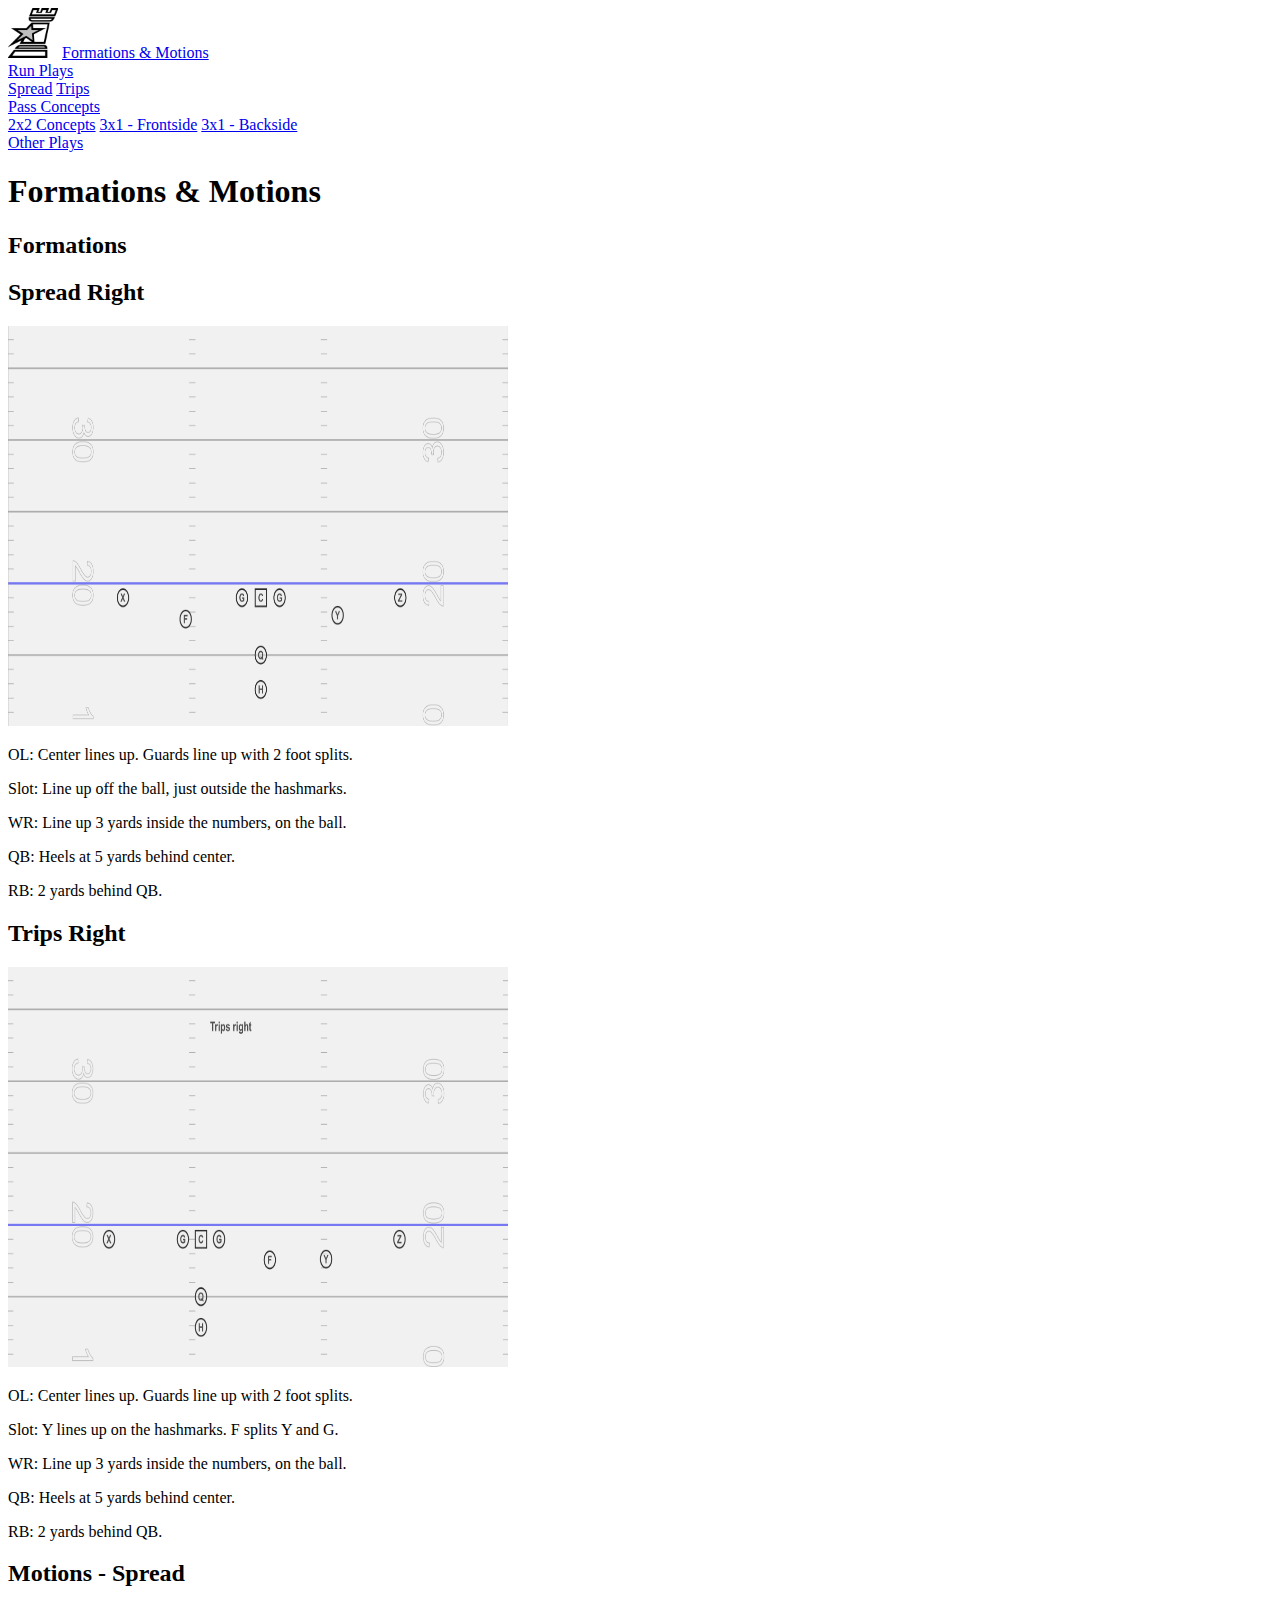
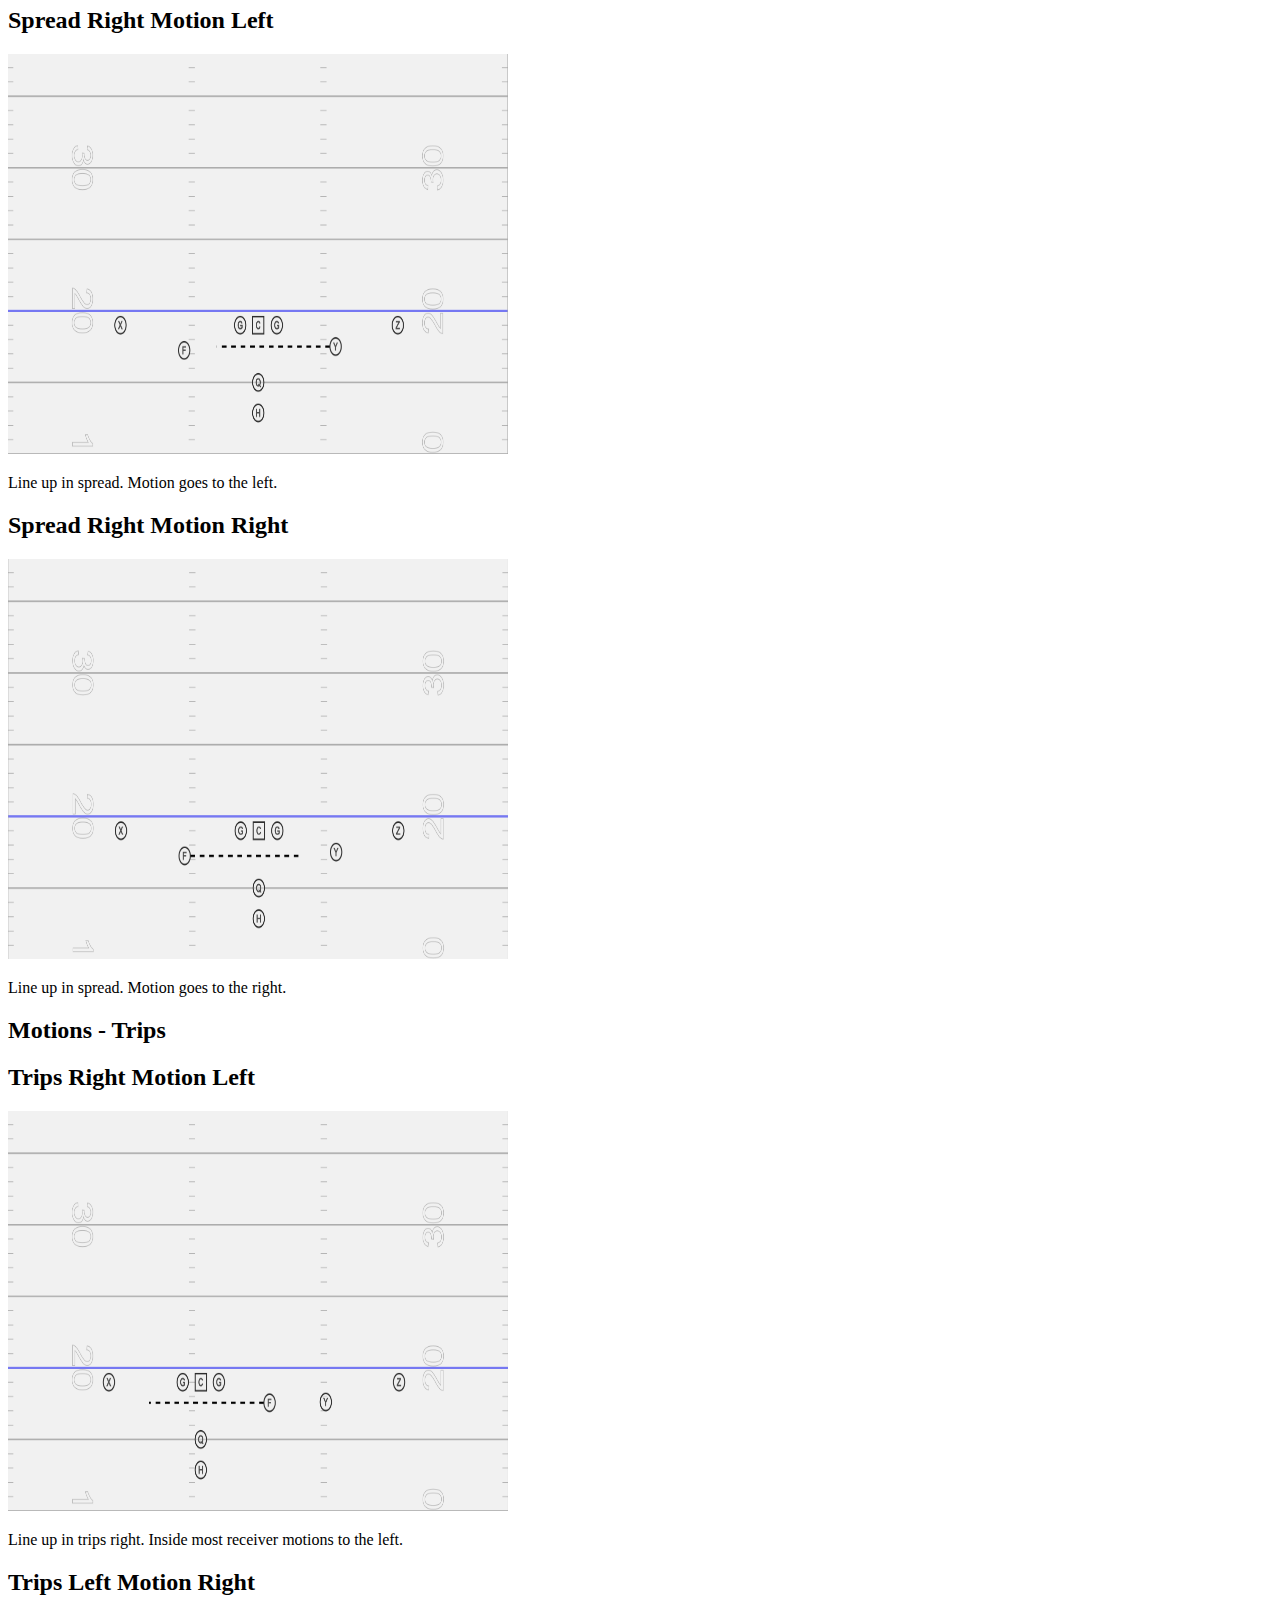
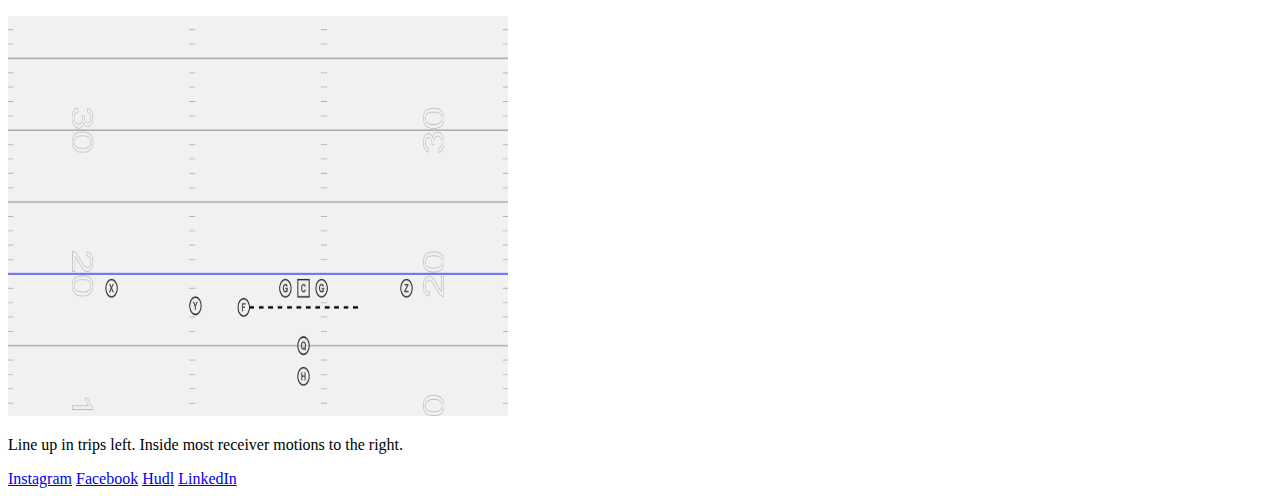
==== f_m.html @ eec6d3fd "Added more plays" ====
<!DOCTYPE html>
<html>
  <head>
    <title>Formations & Motions</title>
    <link href="./resources/css/index.css" type="text/css" rel="stylesheet">
  </head>
  <body>

    <div class="menu">
      <a href="./index.html"><img src="./Resources/Pictures/logo-white.png" width="50px" height="50px"></a>
      <a href="./f_m.html">Formations & Motions</a>
      <div class="dropdown">
        <a class="dropbtn" href="./run_plays.html">Run Plays</a>
        <div class="dropdown-content">
          <a href="./rp_spread.html">Spread</a>
          <a href="./rp_trips.html">Trips</a>
        </div>
      </div>
      <div class="dropdown">
        <a class="dropbtn" href="./pass_concepts.html">Pass Concepts</a>
        <div class="dropdown-content">
          <a href="./pass_2x2.html">2x2 Concepts</a>
          <a href="./pass_3x1_f.html">3x1 - Frontside</a>
          <a href="./pass_3x1_b.html">3x1 - Backside</a>
        </div>
      </div>
      <a href="./other.html">Other Plays</a>
    </div>
    
    <div class="Header">
      <h1>Formations & Motions</h1>
    </div>

    <div>
      <h2>Formations</h2>
      <div class="play">
        <h2>Spread Right</h2>
        <img src="./Resources/Pictures/F_M/spread_right.png" height="400px" width="500px">
        <p>
          OL: Center lines up. Guards line up with 2 foot splits.
        </p>
        <p>
          Slot: Line up off the ball, just outside the hashmarks.
        </p>
        <p>
          WR: Line up 3 yards inside the numbers, on the ball.
        </p>
        <p>
          QB: Heels at 5 yards behind center.
        </p>
        <p>
          RB: 2 yards behind QB.
        </p>
      </div>
      <div class="play">
        <h2>Trips Right</h2>
        <img src="./Resources/Pictures/F_M/trips_right.png" height="400px" width="500px">
        <p>
          OL: Center lines up. Guards line up with 2 foot splits.
        </p>
        <p>
          Slot: Y lines up on the hashmarks. F splits Y and G.
        </p>
        <p>
          WR: Line up 3 yards inside the numbers, on the ball.
        </p>
        <p>
          QB: Heels at 5 yards behind center.
        </p>
        <p>
          RB: 2 yards behind QB.
        </p>
      </div>

    </div>

    <div>
      <h2>Motions - Spread</h2>
      <div class="play">
        <h2>Spread Right Motion Left</h2>
        <img src="./Resources/Pictures/F_M/SR_motion_left.png" height="400px" width="500px" alt="Spread Motion Left">
        <p>
          Line up in spread. Motion goes to the left.
        </p>
      </div>
      <div class="play">
        <h2>Spread Right Motion Right</h2>
        <img src="./Resources/Pictures/F_M/SR_motion_right.png" height="400px" width="500px" alt="Spread Motion Right">
        <p>
          Line up in spread. Motion goes to the right.
        </p>
      </div>
    </div>

    <div>
      <h2>Motions - Trips</h2>
      <div class="play">
        <h2>Trips Right Motion Left</h2>
        <img src="./Resources/Pictures/F_M/trips_motion_left.png" height="400px" width="500px" alt="Trips Motion Left">
        <p>
          Line up in trips right. Inside most receiver motions to the left.
        </p>
      </div>
      <div class="play">
        <h2>Trips Left Motion Right</h2>
        <img src="./Resources/Pictures/F_M/trips_motion_right.png" height="400px" width="500px" alt="Trips Motion Right">
        <p>
          Line up in trips left. Inside most receiver motions to the right.
        </p>
      </div>
    </div>

    

    <div class="footnote">
      <a href="https://www.instagram.com/jakobngreen/" target="_blank">Instagram</a>
      <a href="https://www.facebook.com/jakidk/" target="_blank">Facebook</a>
      <a href="https://www.hudl.com/profile/5231204/Jakob-Green" target="_blank">Hudl</a>
      <a href="https://www.linkedin.com/in/jakob-green-2b299148/" target="_blank">LinkedIn</a>
    </div>

  </body>
</html>
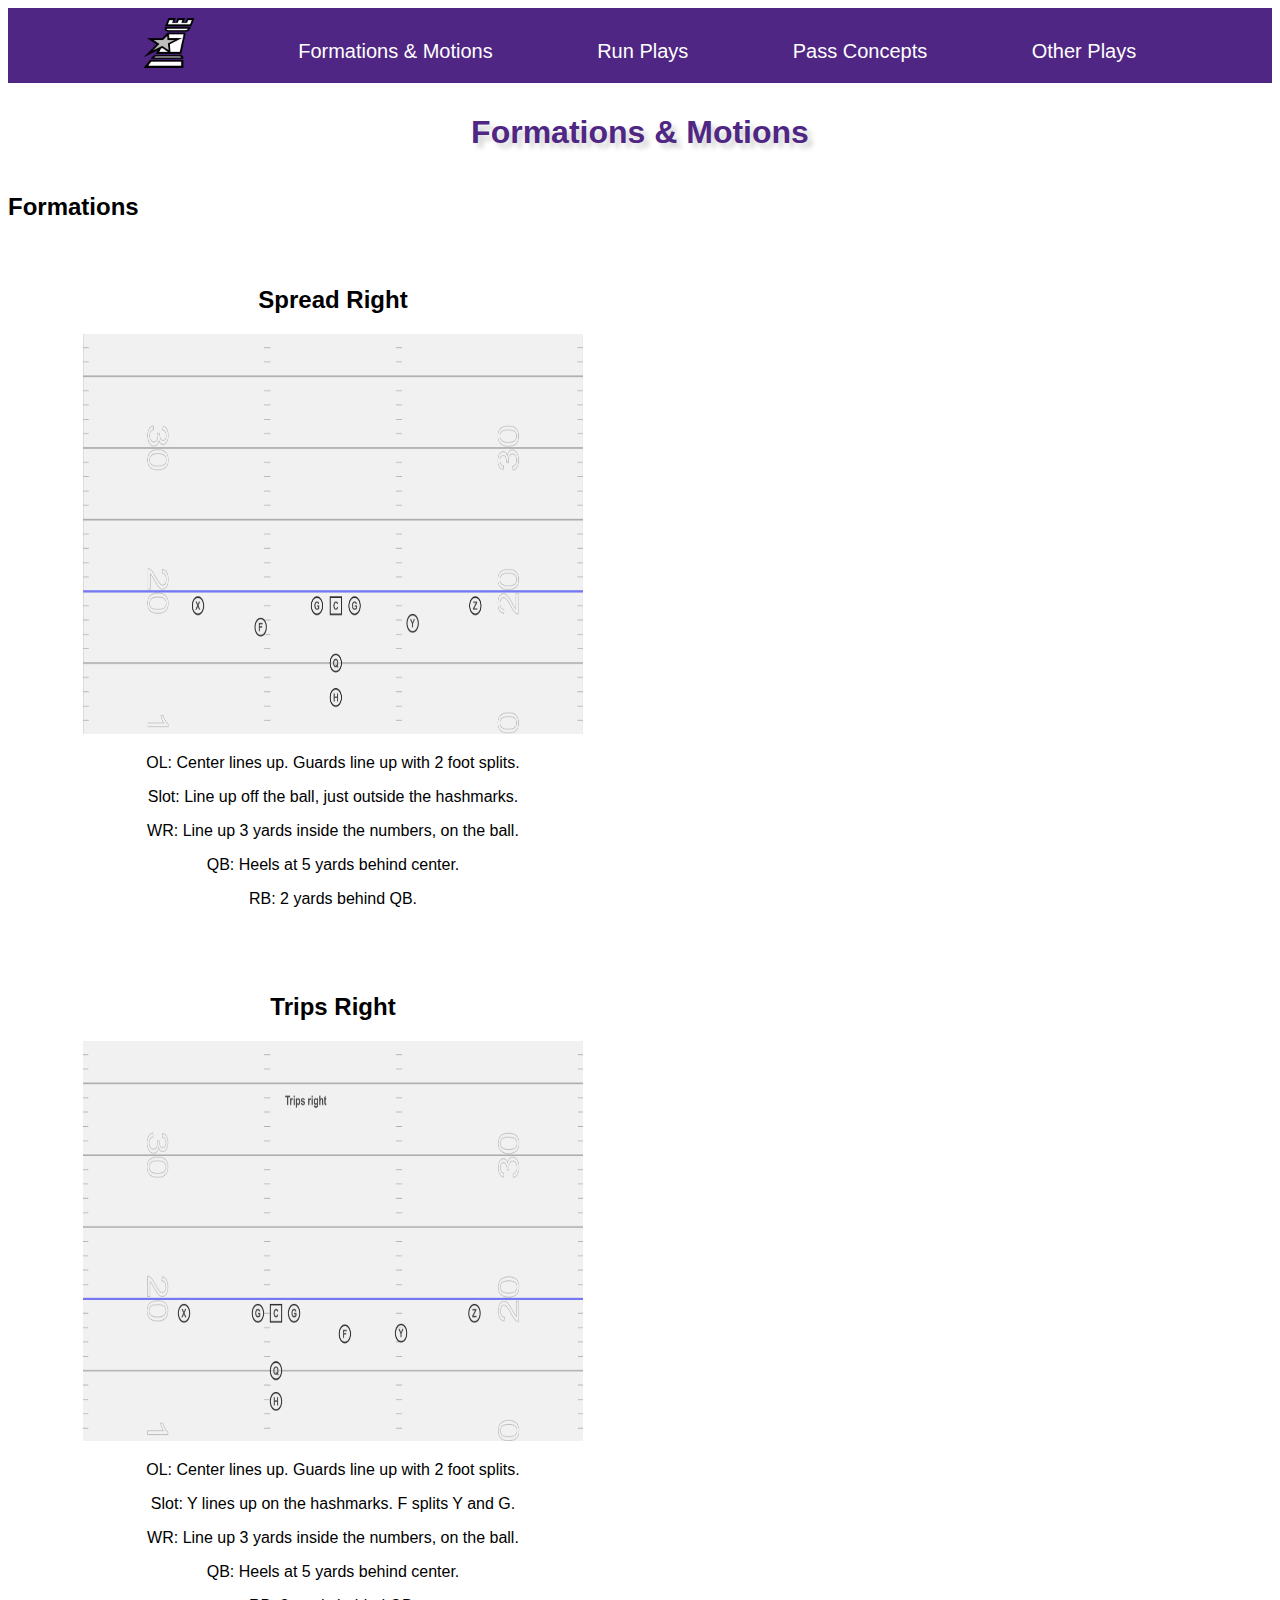
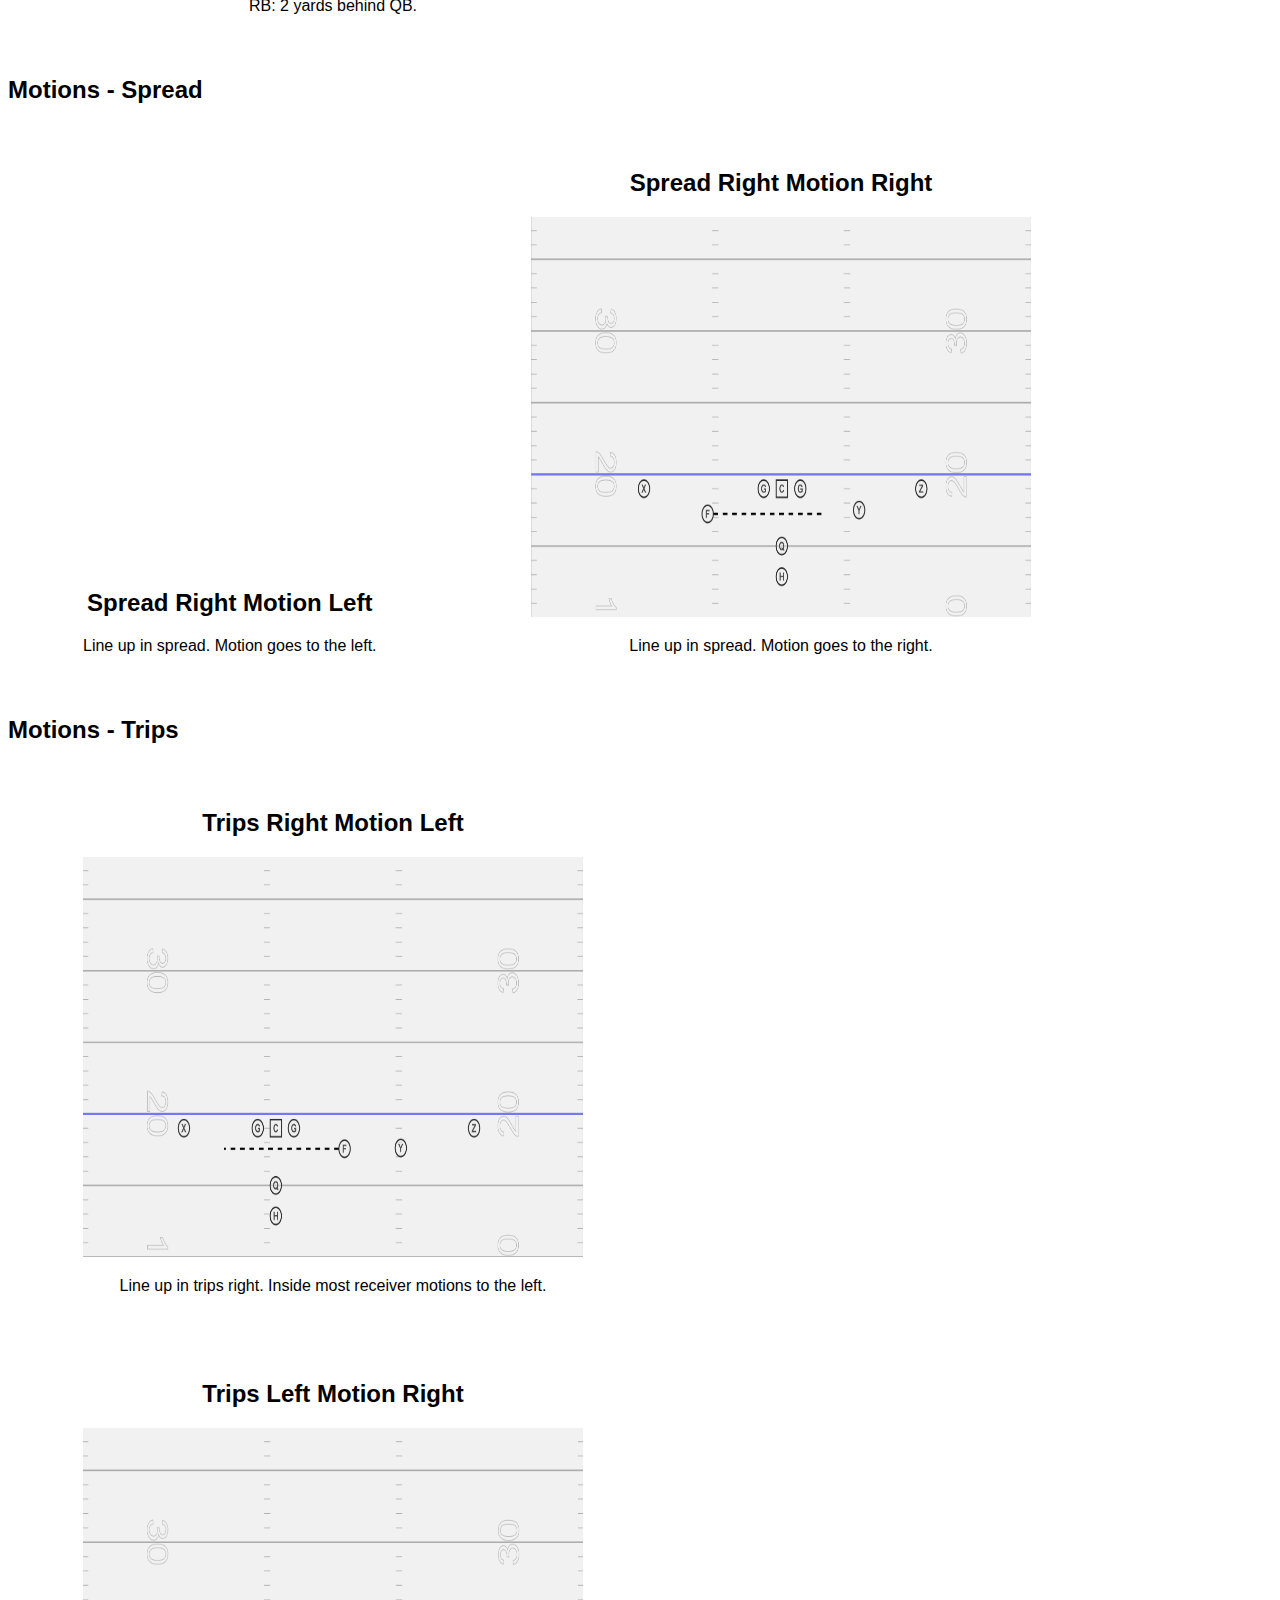
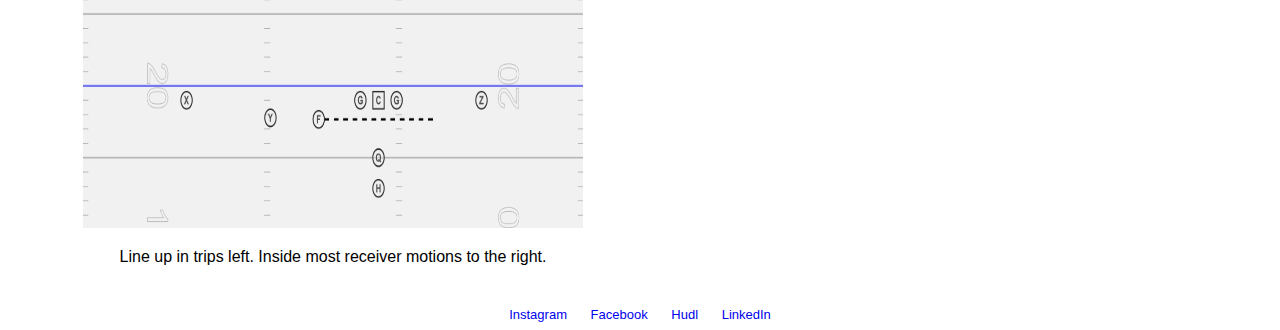
==== commit 229c8408: "update hierarchy (stylesheet reference)" ====
--- a/f_m.html
+++ b/f_m.html
@@ -78,7 +78,7 @@
       <h2>Motions - Spread</h2>
       <div class="play">
         <h2>Spread Right Motion Left</h2>
-        <img src="./Resources/Pictures/F_M/SR_motion_left.png" height="400px" width="500px" alt="Spread Motion Left">
+        <link href="index.css" type="text/css" rel="stylesheet">
         <p>
           Line up in spread. Motion goes to the left.
         </p>
--- a/index.css
+++ b/index.css
@@ -0,0 +1,122 @@
+* {
+    font-family: Helvetica, Arial, sans-serif;
+  }
+
+  h1 {
+    text-align: center;
+    text-shadow: 5px 5px 5px lightgray;
+    color: #4F2683;
+    display: inline-block;
+  }
+
+  a {
+    text-decoration: none;
+  }
+
+  .menu {
+    text-align: center;
+    background-color: #4F2683;
+    padding-bottom: 20px;
+  }
+
+  .menu img {
+    position: relative;
+    top: 10px;
+  }
+
+  .menu a{
+    background-color: #4F2683;
+    text-decoration: none;
+    font-size: 20px;
+    color: white;
+    padding: 20px;
+    padding-left: 50px;
+    padding-right: 50px;
+  }
+
+  .menu a:hover {
+    color: black;
+  }
+
+  .dropdown {
+    background-color: #4F2683;
+    display: inline-block;
+  }
+
+  .dropdown a {
+    background-color: #4F2683;
+    text-decoration: none;
+    font-size: 20px;
+  }
+
+  .dropdown .dropbtn {
+    color: white;
+    background-color: #4F2683
+  }
+
+  .dropdown-content {
+    display: none;
+    position: absolute;
+    background-color: #4F2683;
+    z-index: 1;
+  }
+
+  .dropdown-content a {
+    color: white;
+    text-decoration: none;
+    display: block;
+    text-align: center;
+  }
+
+  .dropdown-content a:hover {
+    color: black;
+  }
+  
+  /* Show the dropdown menu on hover */
+  .dropdown:hover .dropdown-content {
+    display: block;
+  }
+
+  .Header {
+    text-align: center;
+    margin-top: 10px;
+  }
+
+  .Header img {
+    position: relative;
+    top: 15px;
+  }
+
+
+  .footnote {
+    text-align: center;
+    font-size: small;
+  }
+
+  .footnote a {
+    margin: 10px;
+  }
+
+  .play-assignments {
+    text-align: center;
+  }
+
+  .play {
+    display: inline-block;
+    text-align: center;
+    padding: 25px;
+    padding-left: 75px;
+    padding-right: 75px;
+  }
+
+  .front-page-sections img {
+    display: block;
+    margin-left: auto;
+    margin-right: auto;
+    width: 50%;
+    height: 50%;
+  }
+
+  .front-page-sections h4 {
+    text-align: center;
+  }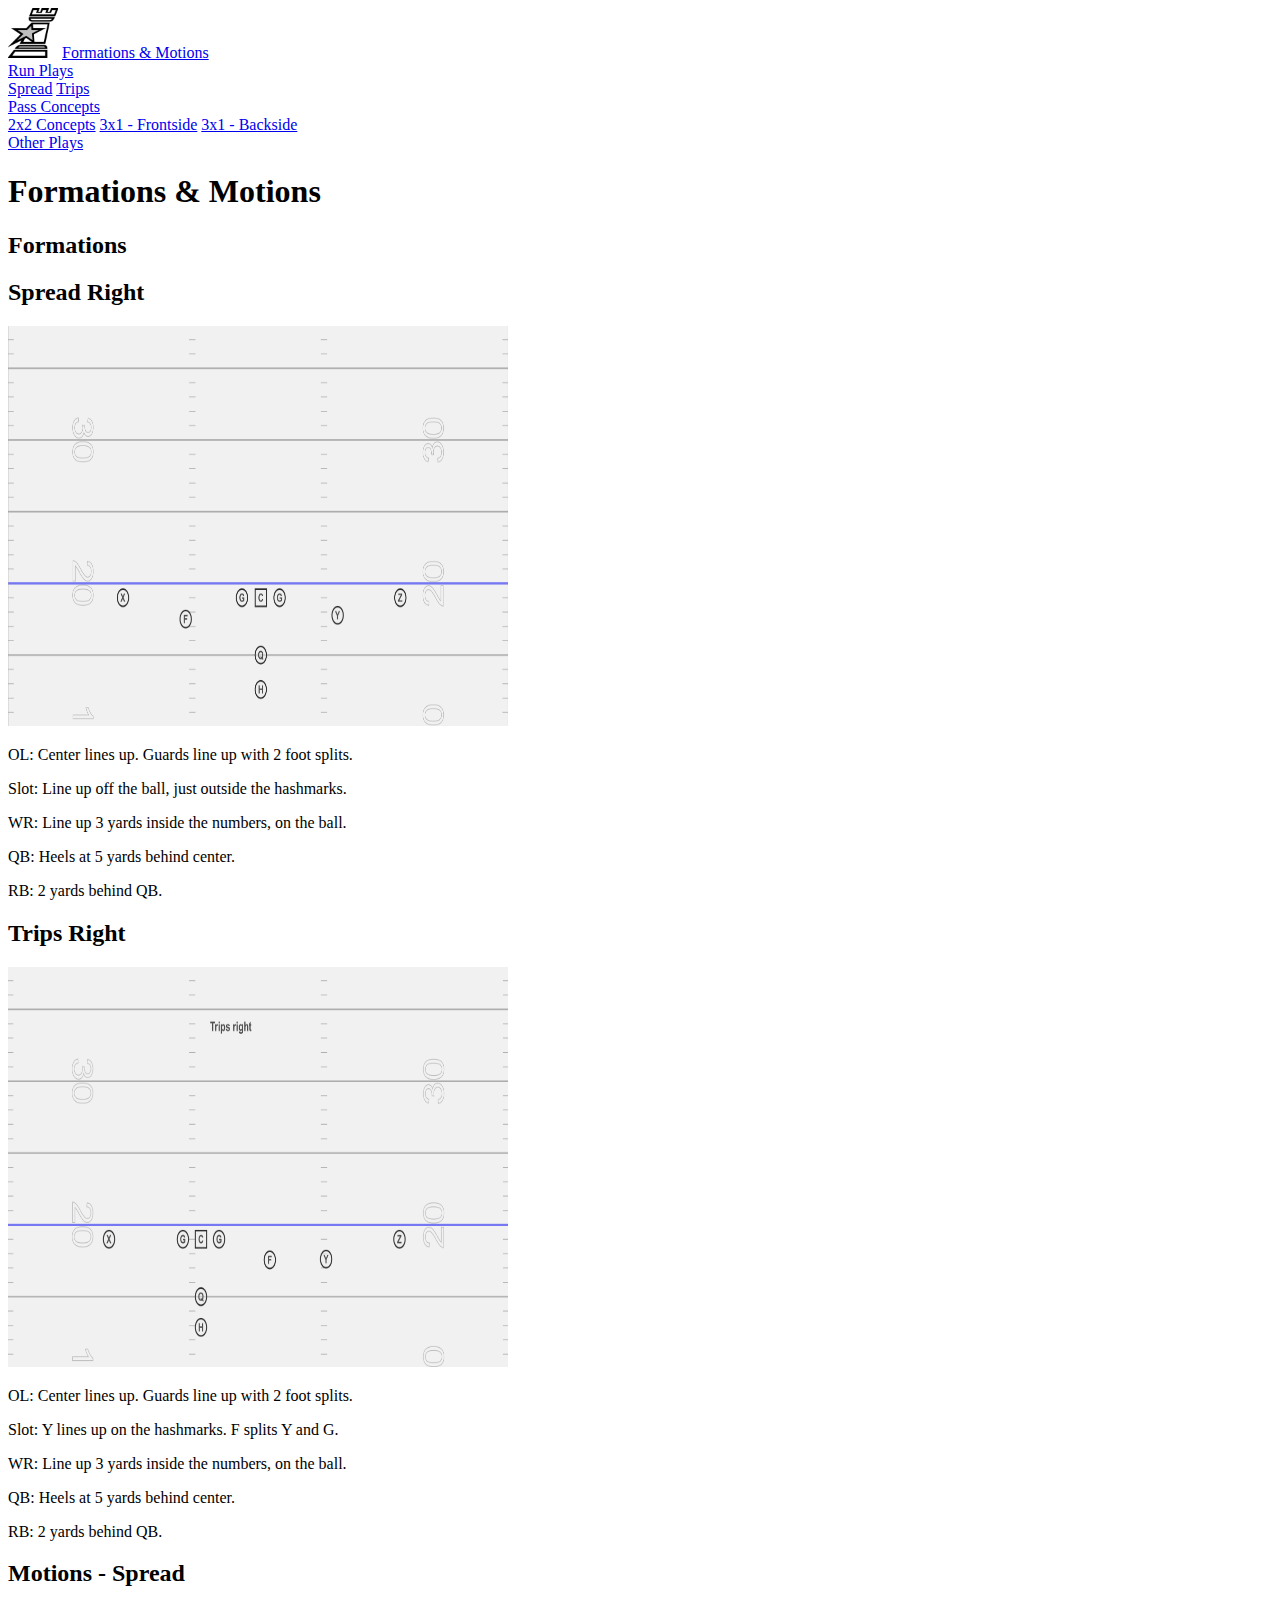
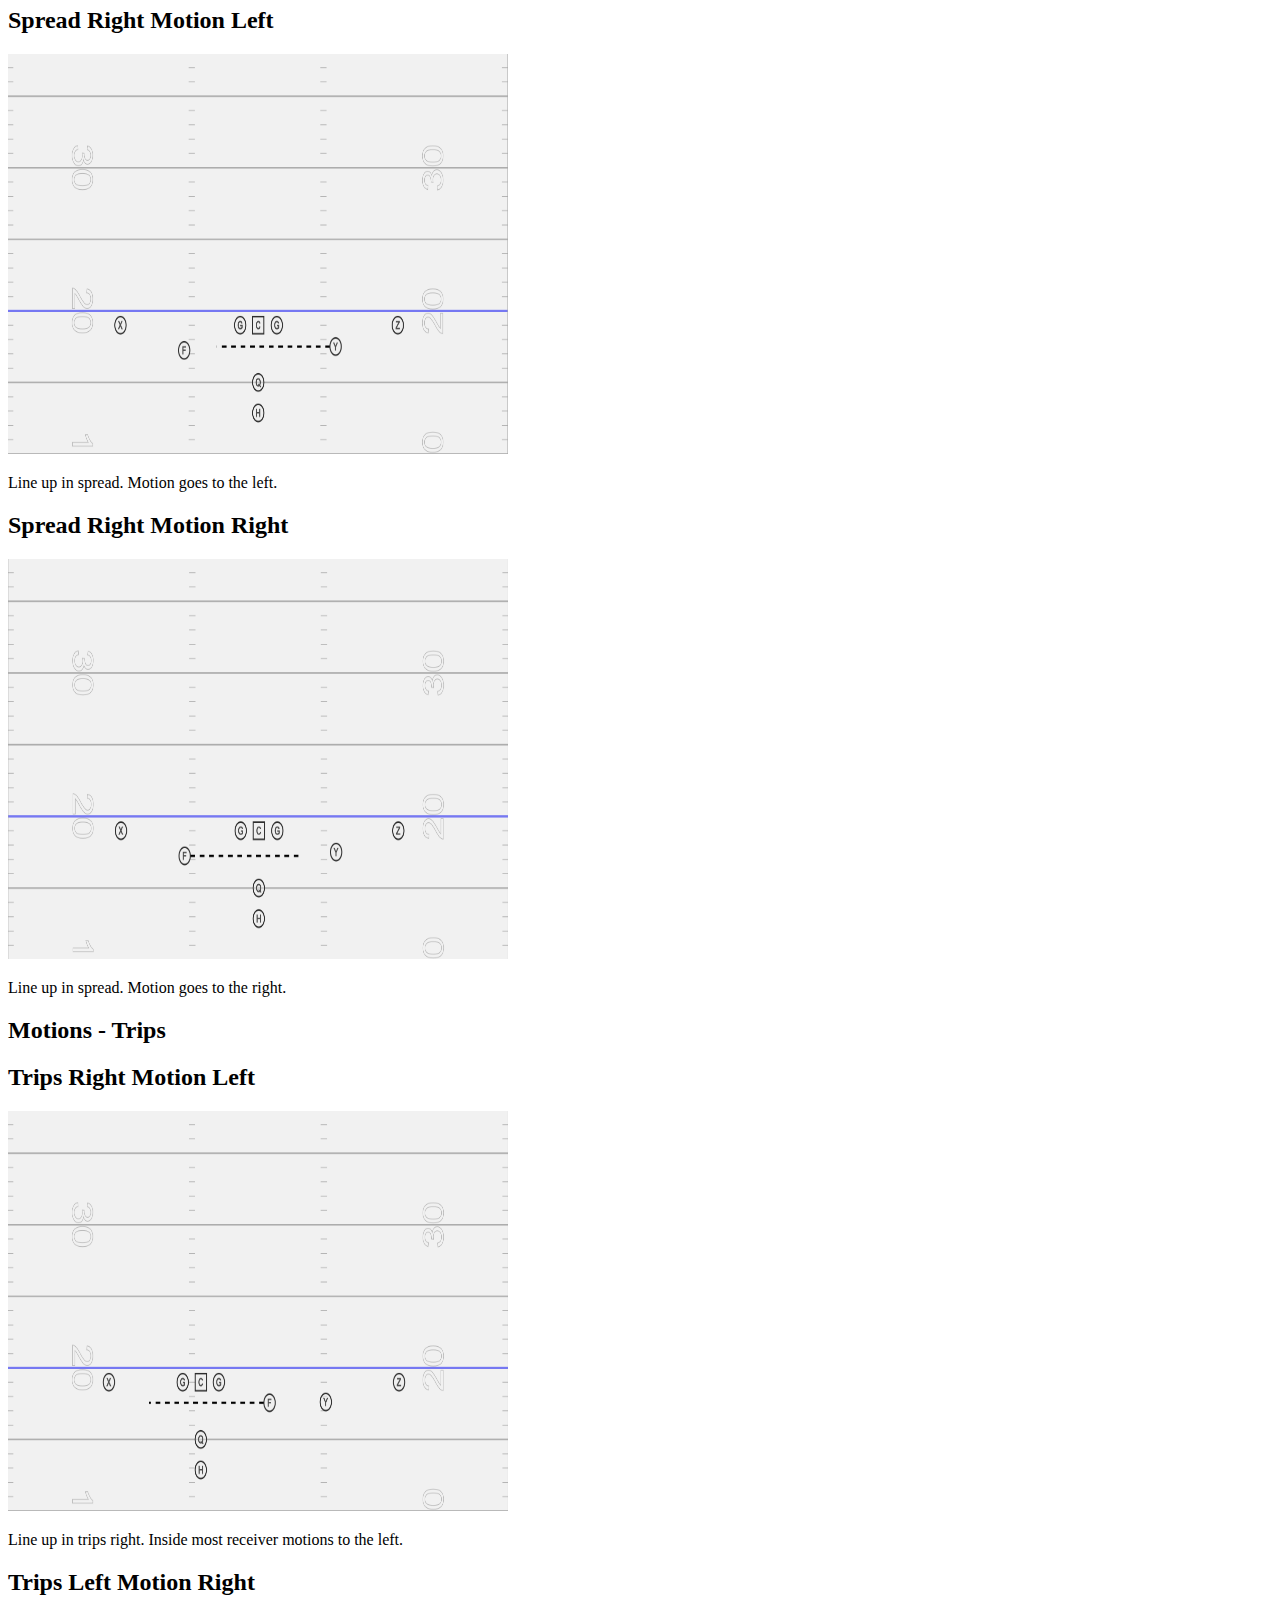
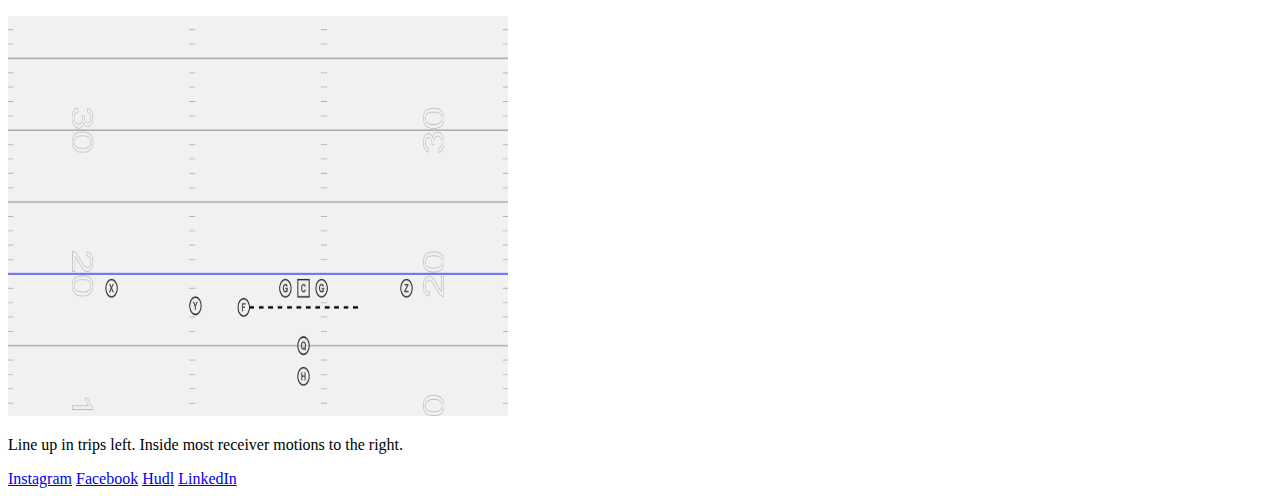
==== commit 26c96ebd: "Update f_m.html" ====
--- a/f_m.html
+++ b/f_m.html
@@ -78,7 +78,7 @@
       <h2>Motions - Spread</h2>
       <div class="play">
         <h2>Spread Right Motion Left</h2>
-        <link href="index.css" type="text/css" rel="stylesheet">
+        <img src="./Resources/Pictures/F_M/SR_motion_left.png" height="400px" width="500px" alt="Spread Motion Right">
         <p>
           Line up in spread. Motion goes to the left.
         </p>
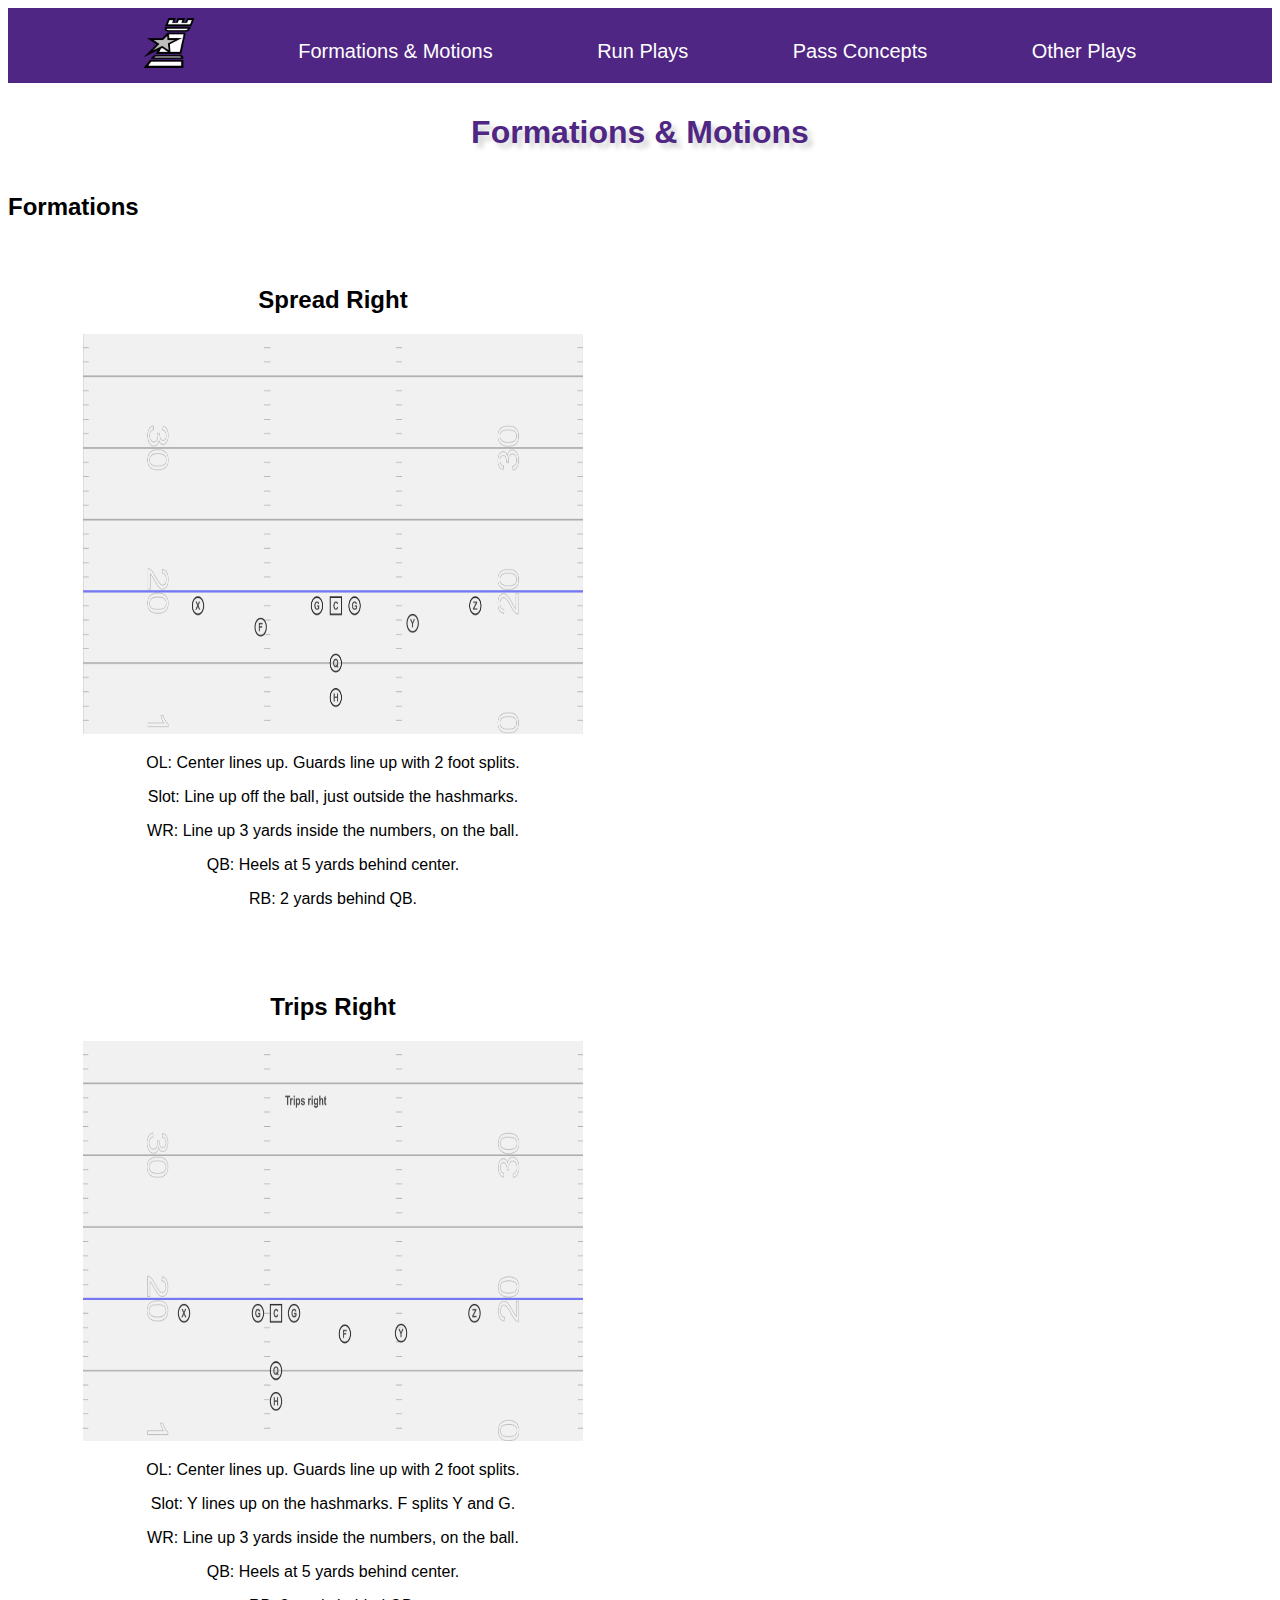
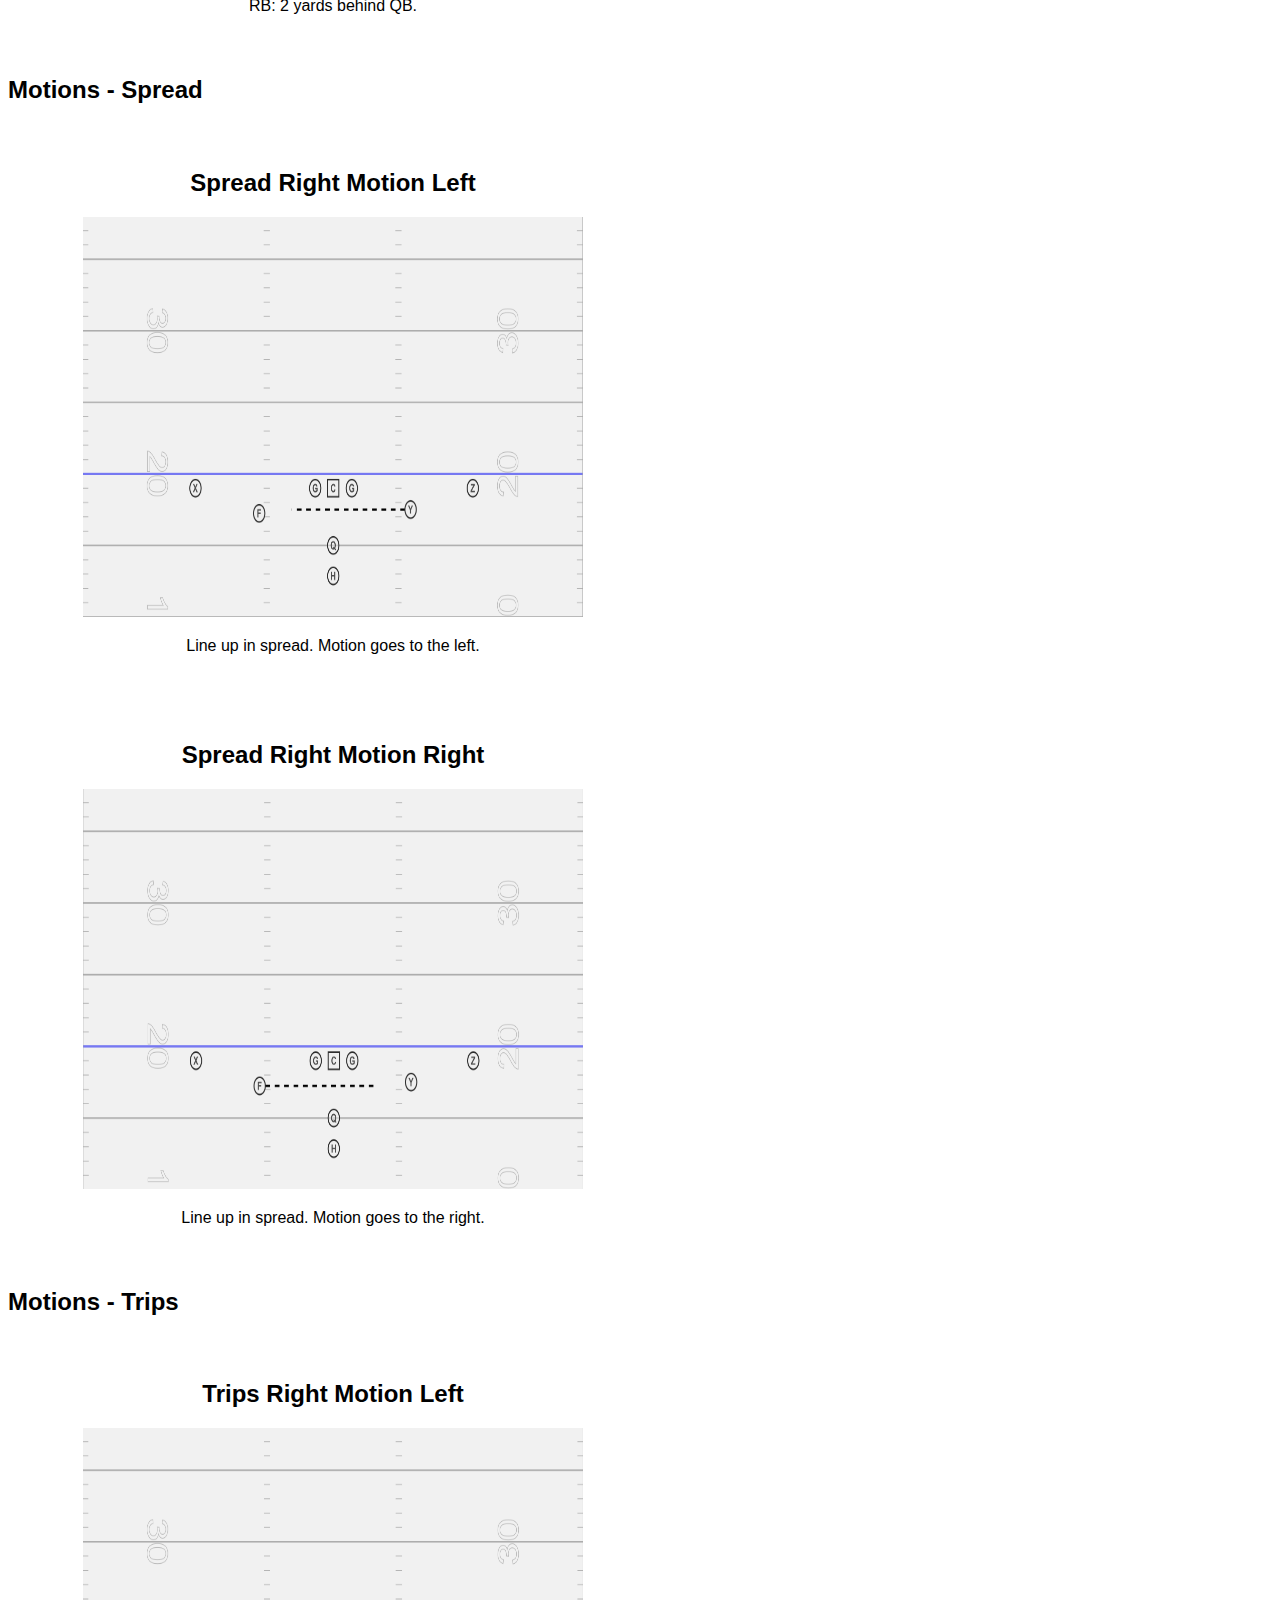
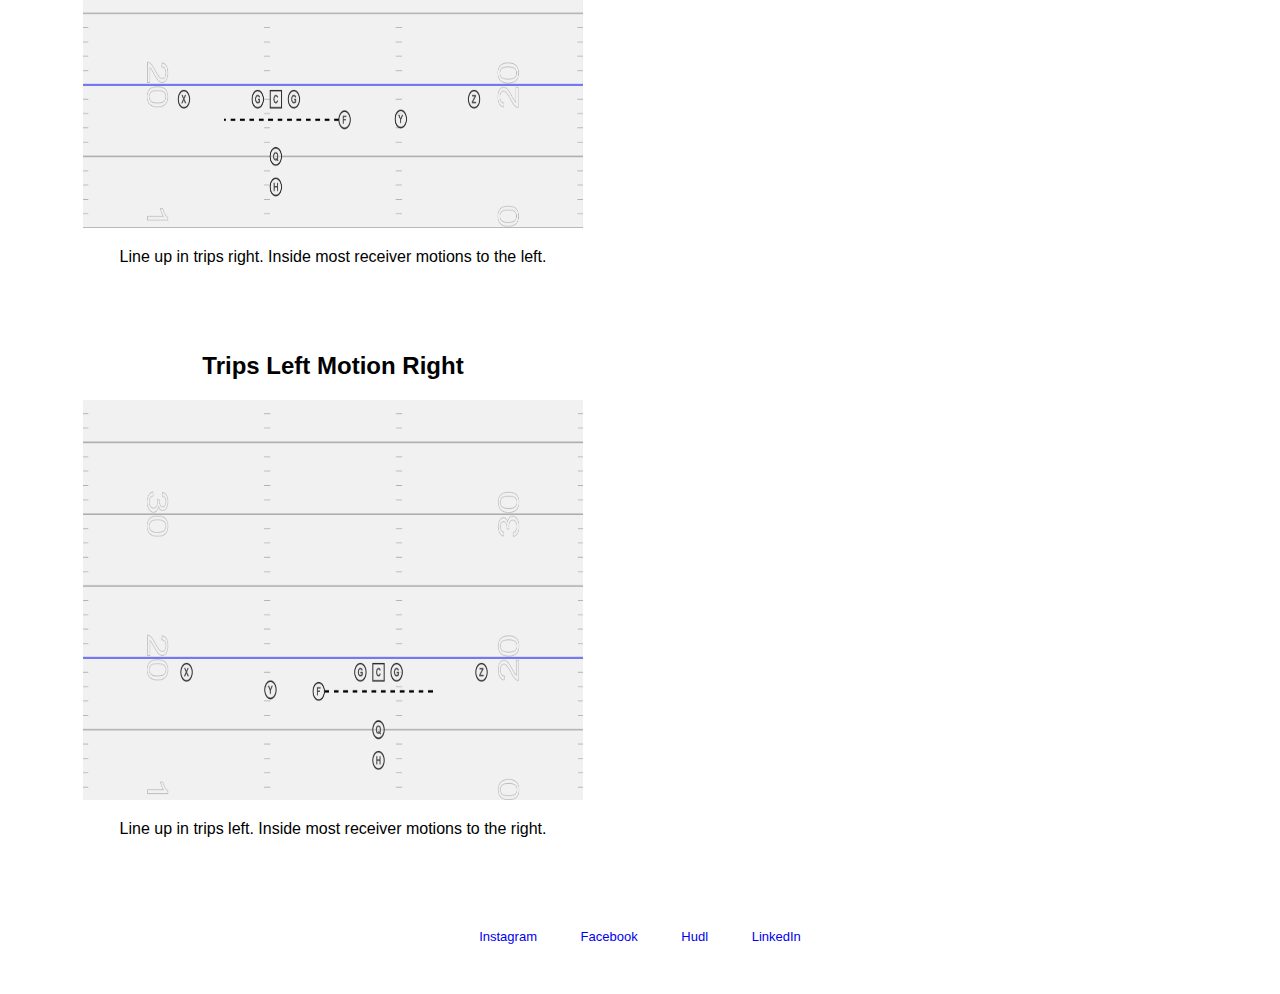
==== commit dfc6a152: "Finished front page" ====
--- a/f_m.html
+++ b/f_m.html
@@ -2,7 +2,7 @@
 <html>
   <head>
     <title>Formations & Motions</title>
-    <link href="./resources/css/index.css" type="text/css" rel="stylesheet">
+    <link href="index.css" type="text/css" rel="stylesheet">
   </head>
   <body>
 
--- a/index.css
+++ b/index.css
@@ -0,0 +1,123 @@
+* {
+    font-family: Helvetica, Arial, sans-serif;
+  }
+
+  h1 {
+    text-align: center;
+    text-shadow: 5px 5px 5px lightgray;
+    color: #4F2683;
+    display: inline-block;
+  }
+
+  a {
+    text-decoration: none;
+  }
+
+  .menu {
+    text-align: center;
+    background-color: #4F2683;
+    padding-bottom: 20px;
+  }
+
+  .menu img {
+    position: relative;
+    top: 10px;
+  }
+
+  .menu a{
+    background-color: #4F2683;
+    text-decoration: none;
+    font-size: 20px;
+    color: white;
+    padding: 20px;
+    padding-left: 50px;
+    padding-right: 50px;
+  }
+
+  .menu a:hover {
+    color: black;
+  }
+
+  .dropdown {
+    background-color: #4F2683;
+    display: inline-block;
+  }
+
+  .dropdown a {
+    background-color: #4F2683;
+    text-decoration: none;
+    font-size: 20px;
+  }
+
+  .dropdown .dropbtn {
+    color: white;
+    background-color: #4F2683
+  }
+
+  .dropdown-content {
+    display: none;
+    position: absolute;
+    background-color: #4F2683;
+    z-index: 1;
+  }
+
+  .dropdown-content a {
+    color: white;
+    text-decoration: none;
+    display: block;
+    text-align: center;
+  }
+
+  .dropdown-content a:hover {
+    color: black;
+  }
+  
+  /* Show the dropdown menu on hover */
+  .dropdown:hover .dropdown-content {
+    display: block;
+  }
+
+  .Header {
+    text-align: center;
+    margin-top: 10px;
+  }
+
+  .Header img {
+    position: relative;
+    top: 15px;
+  }
+
+
+  .footnote {
+    text-align: center;
+    font-size: small;
+    margin: 50px;
+  }
+
+  .footnote a {
+    margin: 20px;
+  }
+
+  .play-assignments {
+    text-align: center;
+  }
+
+  .play {
+    display: inline-block;
+    text-align: center;
+    padding: 25px;
+    padding-left: 75px;
+    padding-right: 75px;
+  }
+
+  .front-page-sections img {
+    display: block;
+    margin-left: auto;
+    margin-right: auto;
+    width: 50%;
+    height: 50%;
+  }
+
+  .front-page-sections h4 {
+    text-align: center;
+  }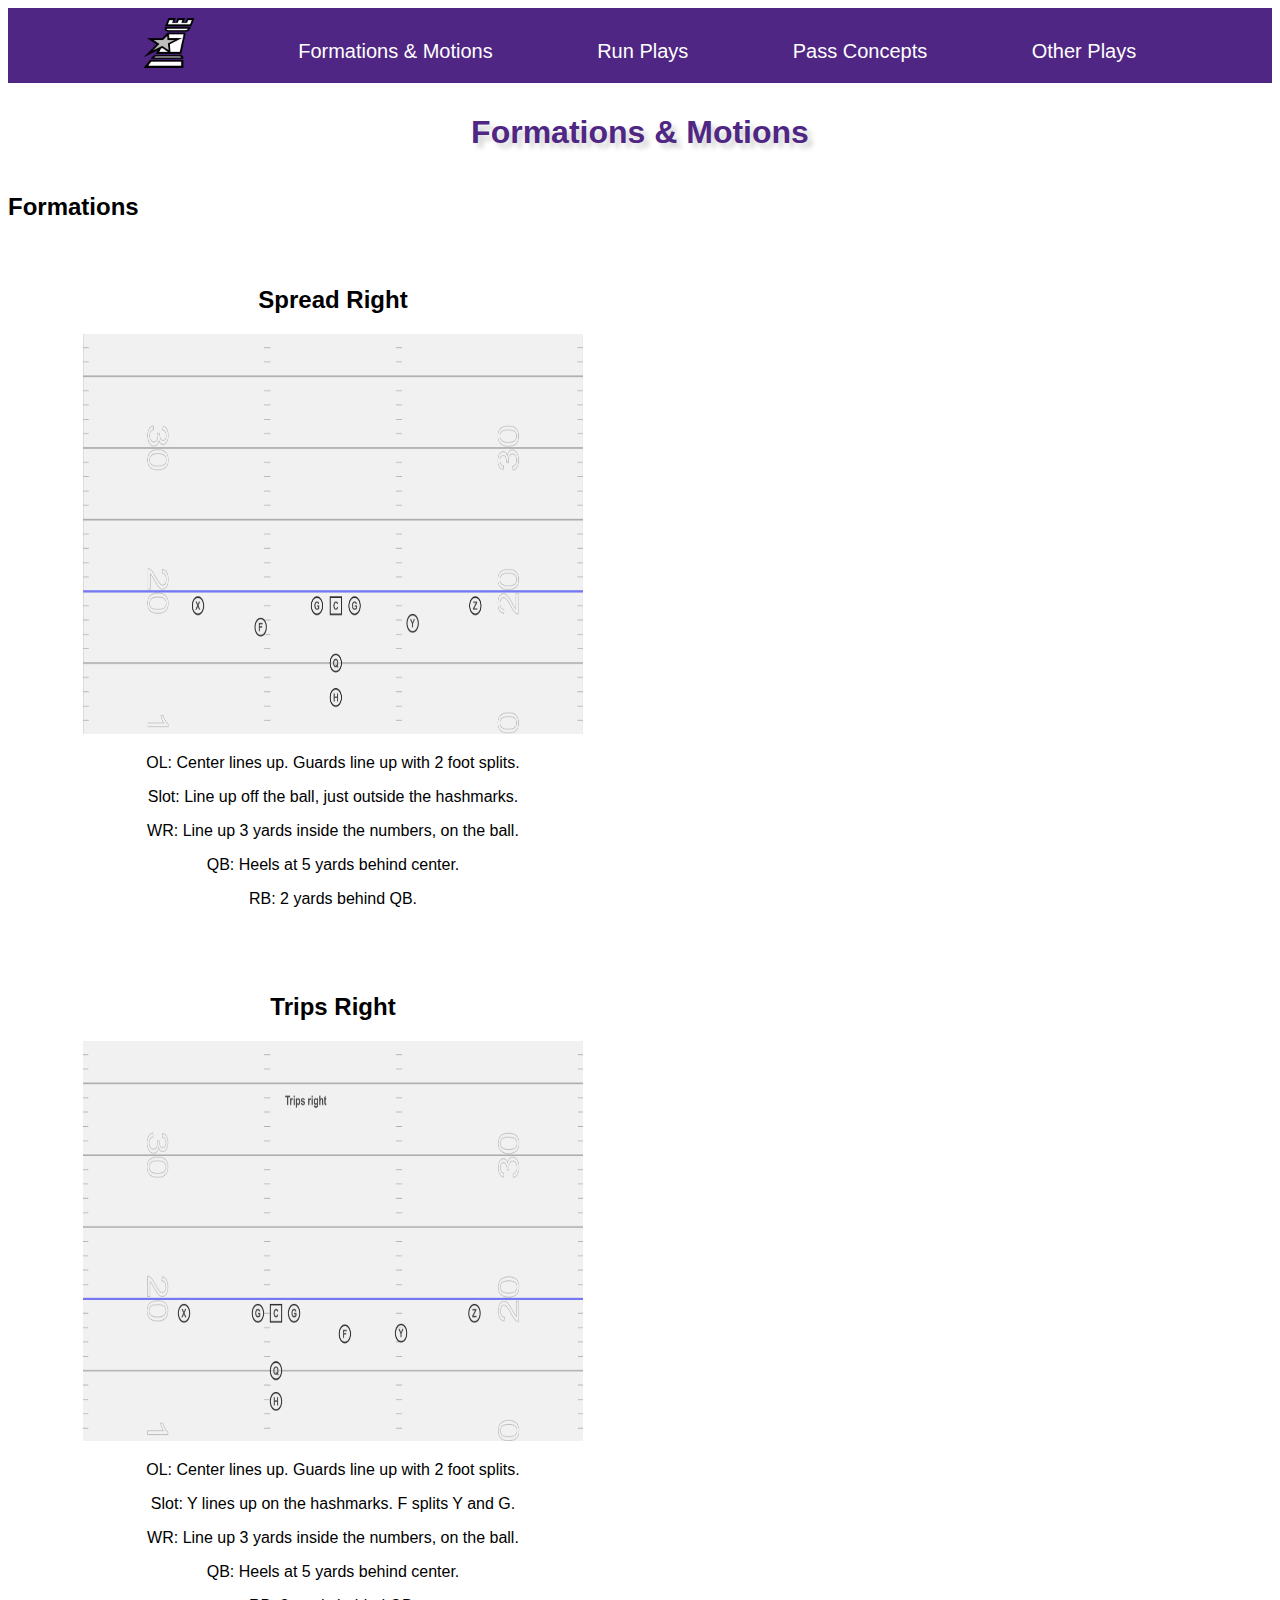
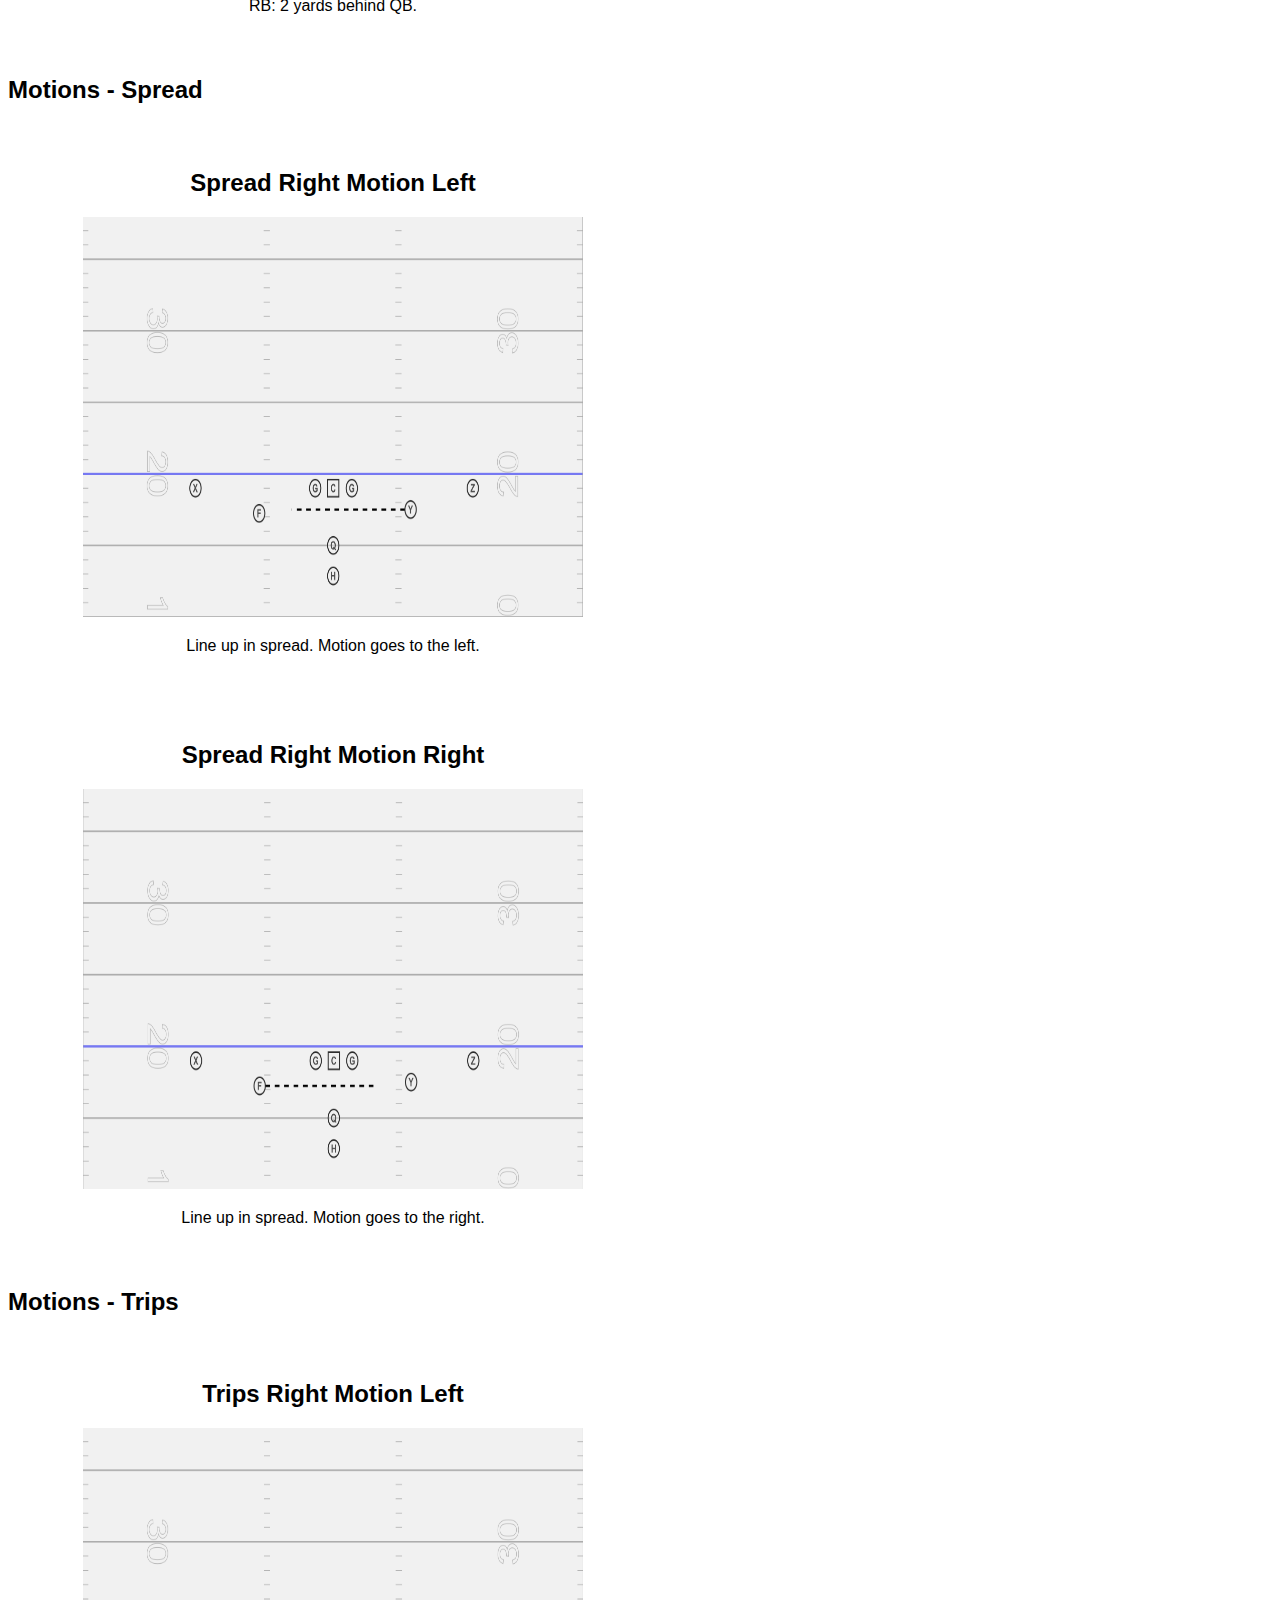
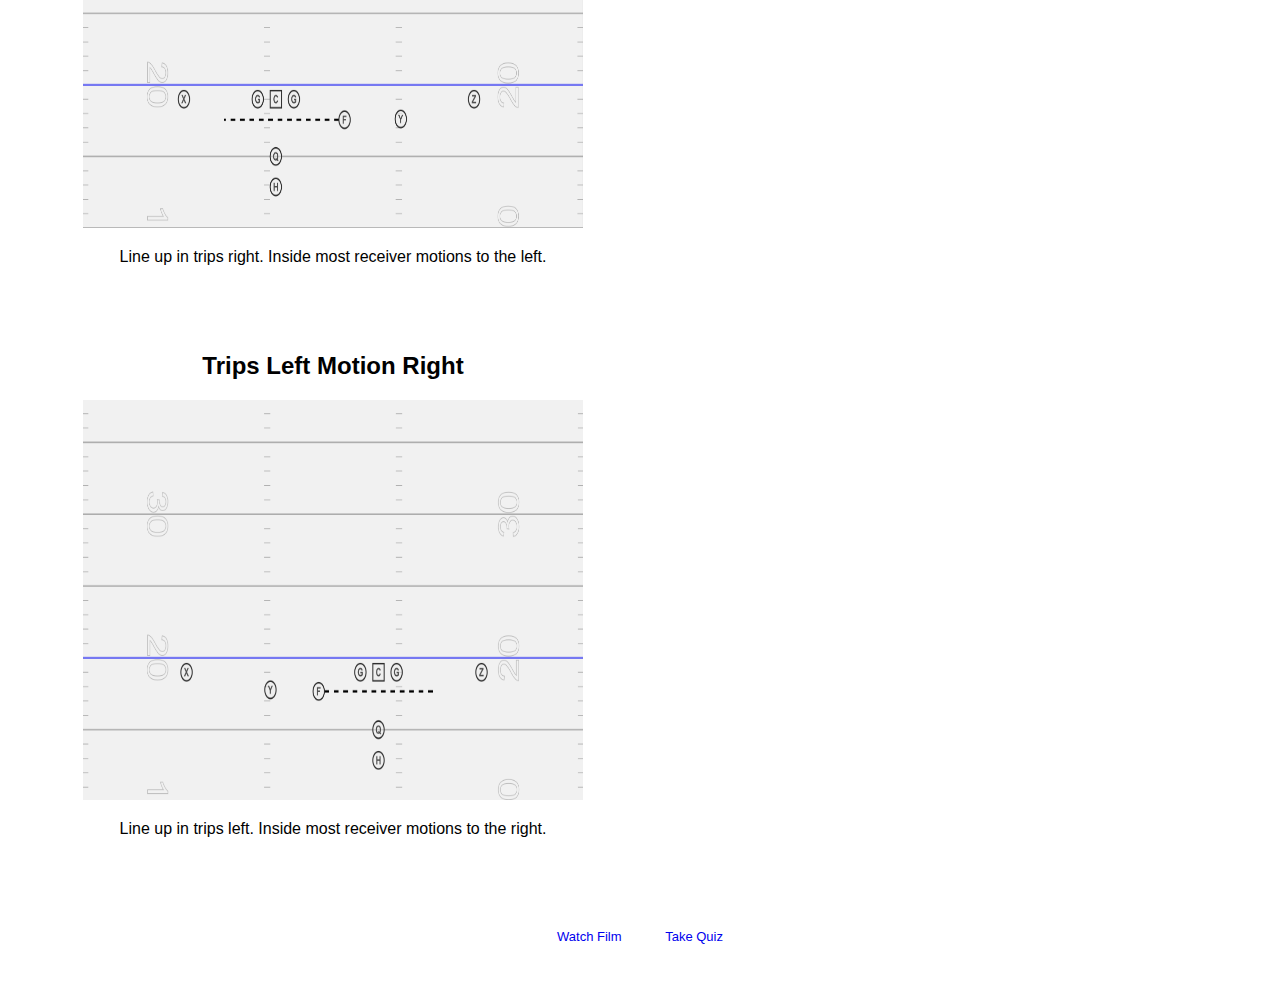
==== commit 9aef09d4: "Updated footnote" ====
--- a/f_m.html
+++ b/f_m.html
@@ -113,10 +113,8 @@
     
 
     <div class="footnote">
-      <a href="https://www.instagram.com/jakobngreen/" target="_blank">Instagram</a>
-      <a href="https://www.facebook.com/jakidk/" target="_blank">Facebook</a>
-      <a href="https://www.hudl.com/profile/5231204/Jakob-Green" target="_blank">Hudl</a>
-      <a href="https://www.linkedin.com/in/jakob-green-2b299148/" target="_blank">LinkedIn</a>
+      <a href="https://www.hudl.com/library/11241" target="_blank">Watch Film</a>
+      <a href="./quiz.html" target="_blank">Take Quiz</a>
     </div>
 
   </body>
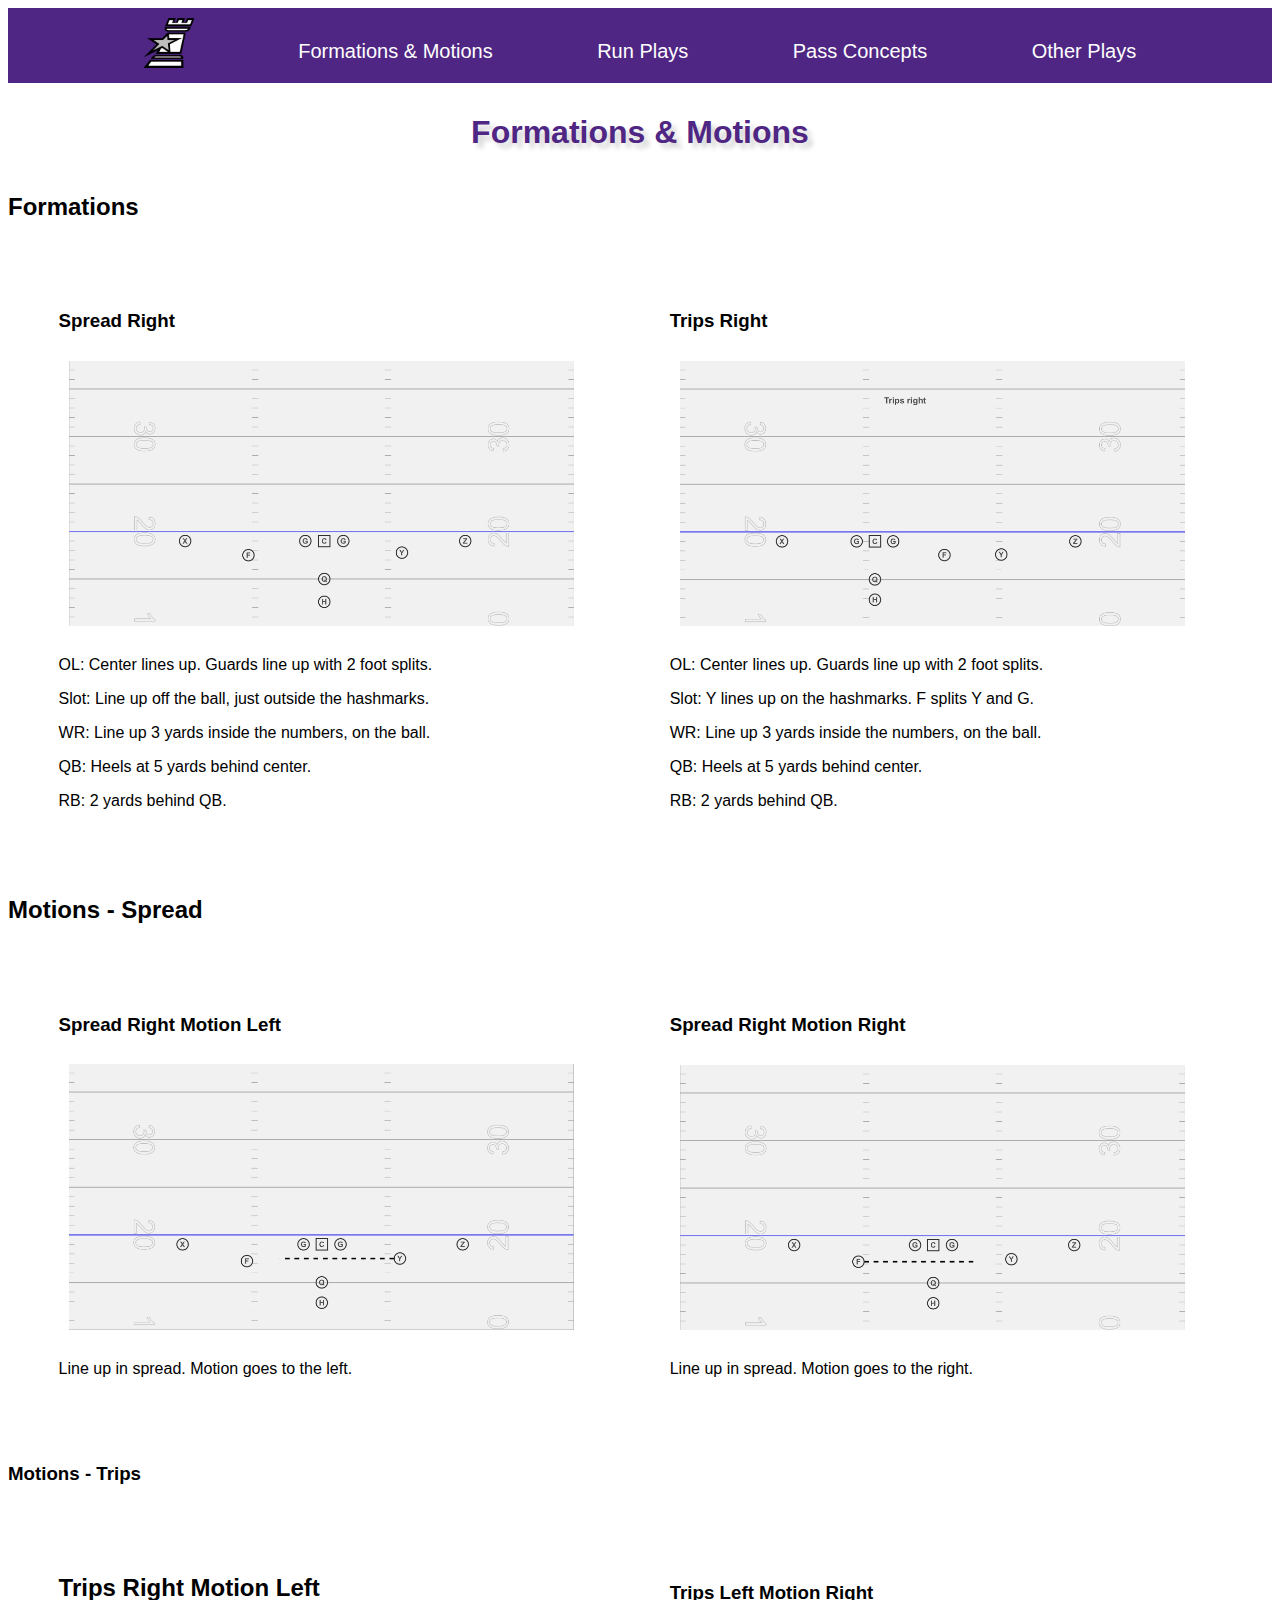
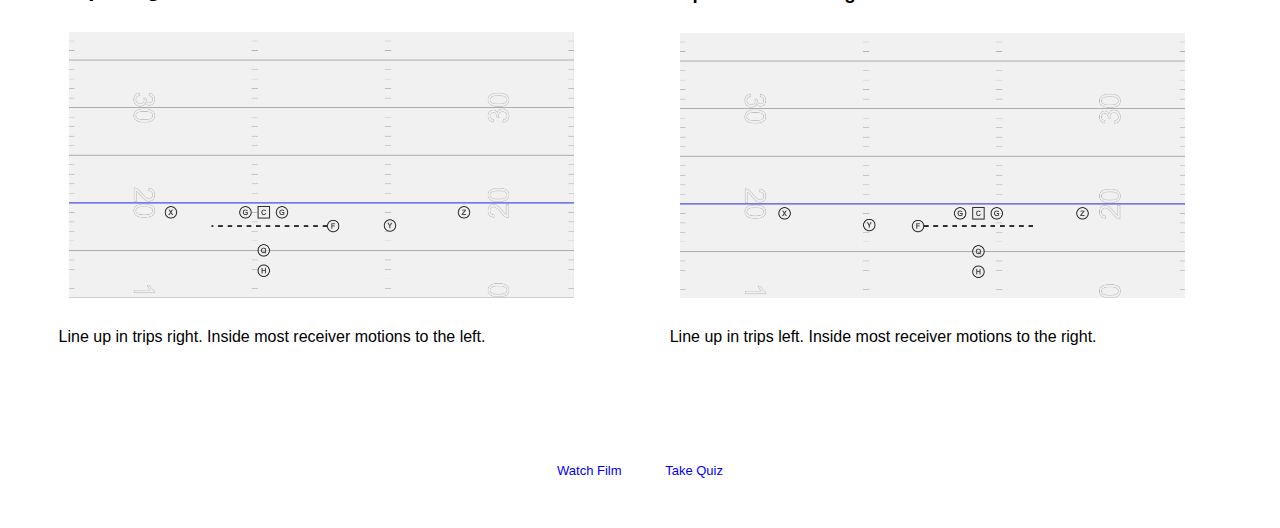
==== commit 570b8009: "Visual Fixes" ====
--- a/f_m.html
+++ b/f_m.html
@@ -34,7 +34,7 @@
     <div>
       <h2>Formations</h2>
       <div class="play">
-        <h2>Spread Right</h2>
+        <h3>Spread Right</h3>
         <img src="./Resources/Pictures/F_M/spread_right.png" height="400px" width="500px">
         <p>
           OL: Center lines up. Guards line up with 2 foot splits.
@@ -53,7 +53,7 @@
         </p>
       </div>
       <div class="play">
-        <h2>Trips Right</h2>
+        <h3>Trips Right</h3>
         <img src="./Resources/Pictures/F_M/trips_right.png" height="400px" width="500px">
         <p>
           OL: Center lines up. Guards line up with 2 foot splits.
@@ -77,14 +77,14 @@
     <div>
       <h2>Motions - Spread</h2>
       <div class="play">
-        <h2>Spread Right Motion Left</h2>
+        <h3>Spread Right Motion Left</h3>
         <img src="./Resources/Pictures/F_M/SR_motion_left.png" height="400px" width="500px" alt="Spread Motion Right">
         <p>
           Line up in spread. Motion goes to the left.
         </p>
       </div>
       <div class="play">
-        <h2>Spread Right Motion Right</h2>
+        <h3>Spread Right Motion Right</h3>
         <img src="./Resources/Pictures/F_M/SR_motion_right.png" height="400px" width="500px" alt="Spread Motion Right">
         <p>
           Line up in spread. Motion goes to the right.
@@ -93,7 +93,7 @@
     </div>
 
     <div>
-      <h2>Motions - Trips</h2>
+      <h3>Motions - Trips</h3>
       <div class="play">
         <h2>Trips Right Motion Left</h2>
         <img src="./Resources/Pictures/F_M/trips_motion_left.png" height="400px" width="500px" alt="Trips Motion Left">
@@ -102,7 +102,7 @@
         </p>
       </div>
       <div class="play">
-        <h2>Trips Left Motion Right</h2>
+        <h3>Trips Left Motion Right</h3>
         <img src="./Resources/Pictures/F_M/trips_motion_right.png" height="400px" width="500px" alt="Trips Motion Right">
         <p>
           Line up in trips left. Inside most receiver motions to the right.
--- a/index.css
+++ b/index.css
@@ -25,33 +25,35 @@
   }
 
   .menu a{
-    background-color: #4F2683;
     text-decoration: none;
     font-size: 20px;
     color: white;
-    padding: 20px;
+    padding: 10px;
     padding-left: 50px;
     padding-right: 50px;
+    background-color: transparent;
+    margin-top: 10px;
   }
 
   .menu a:hover {
     color: black;
+    text-shadow: 3px 3px 3px rgb(126, 123, 123);
   }
 
   .dropdown {
     background-color: #4F2683;
     display: inline-block;
+    margin-top: 20px;
   }
 
   .dropdown a {
-    background-color: #4F2683;
     text-decoration: none;
     font-size: 20px;
+    
   }
 
   .dropdown .dropbtn {
     color: white;
-    background-color: #4F2683
   }
 
   .dropdown-content {
@@ -59,6 +61,7 @@
     position: absolute;
     background-color: #4F2683;
     z-index: 1;
+    margin-top: 10px;
   }
 
   .dropdown-content a {
@@ -102,12 +105,32 @@
     text-align: center;
   }
 
+  .row {
+    display: inline-block;
+  }
+
+  .play img {
+    height: 40%;
+    width: 100%;
+    padding: 10px;
+  }
+
   .play {
     display: inline-block;
-    text-align: center;
-    padding: 25px;
-    padding-left: 75px;
-    padding-right: 75px;
+    width: 40%;
+    margin: 4%;
+  }
+
+  .play-icon img {
+    height: 28%;
+    width: 100%;
+    padding: 10px;
+  }
+
+  .play-icon {
+    display: inline-block;
+    width: 28%;
+    margin: 2%;
   }
 
   .front-page-sections img {
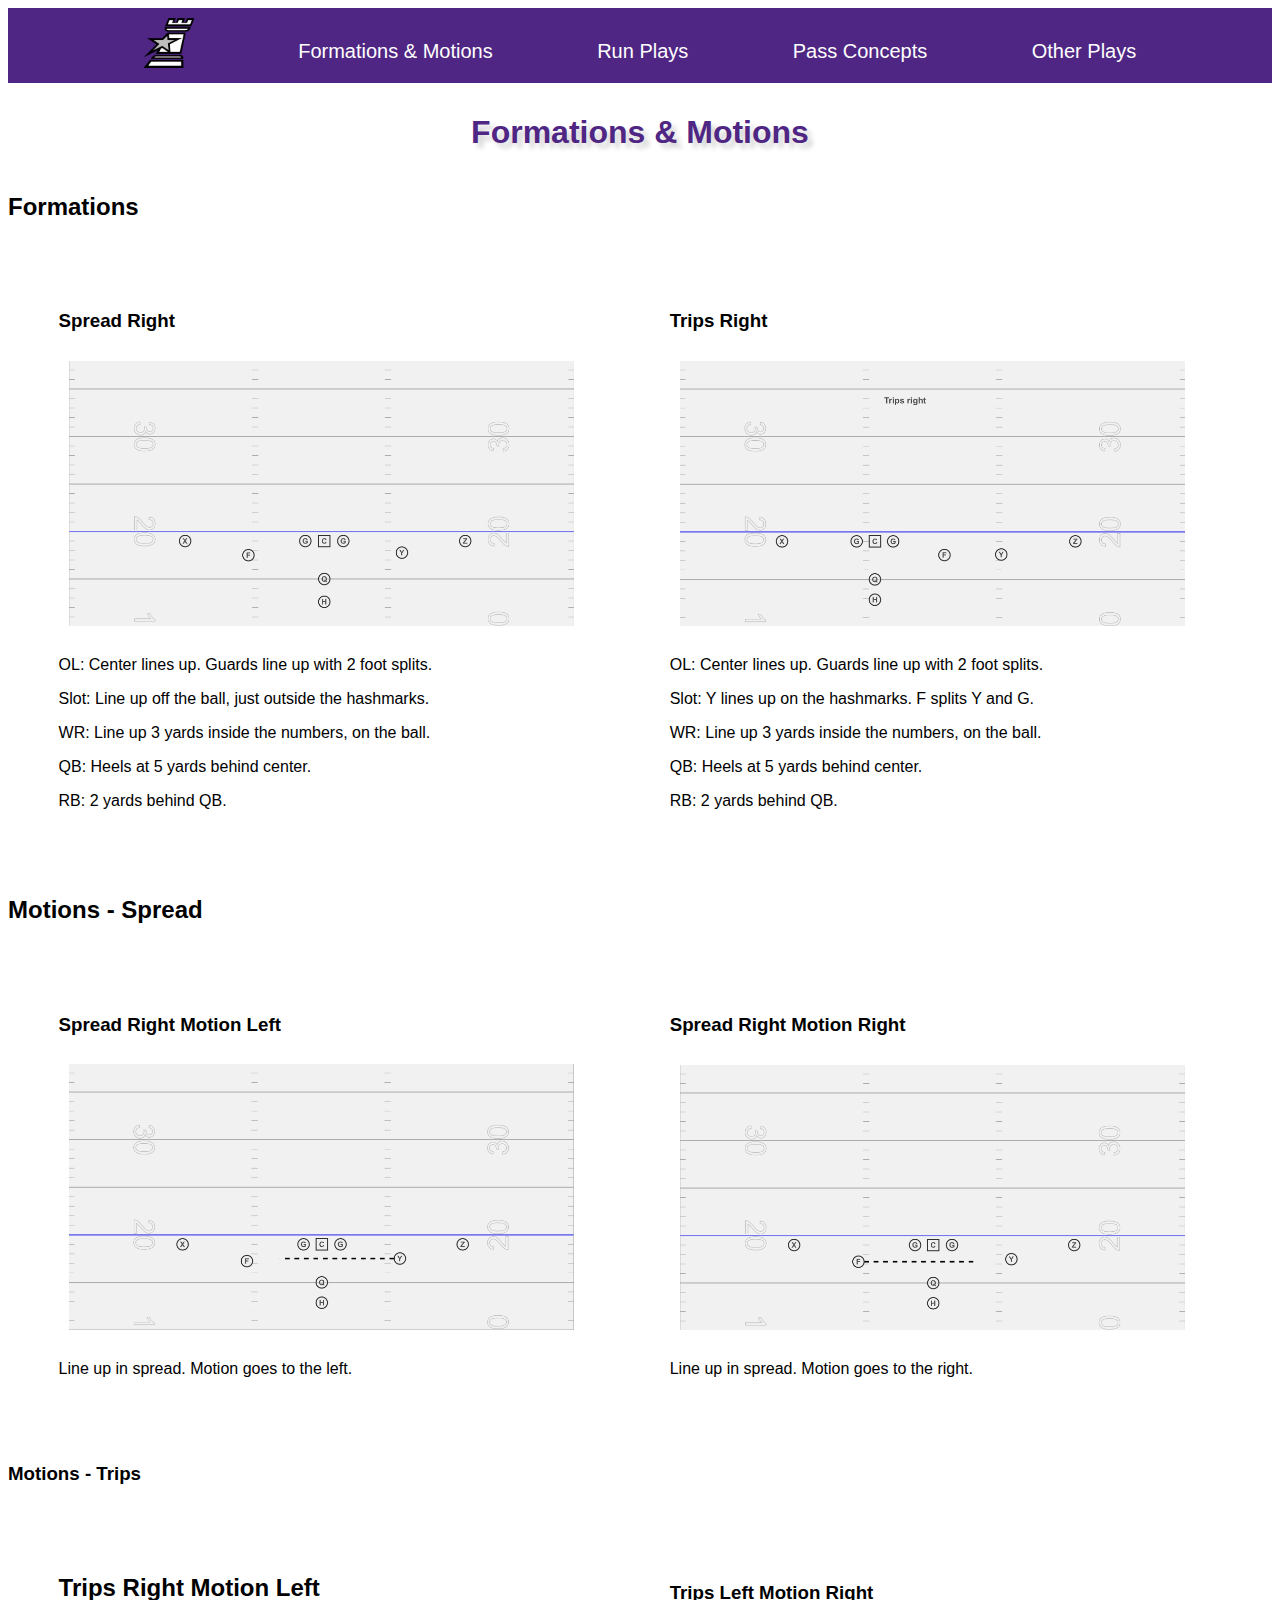
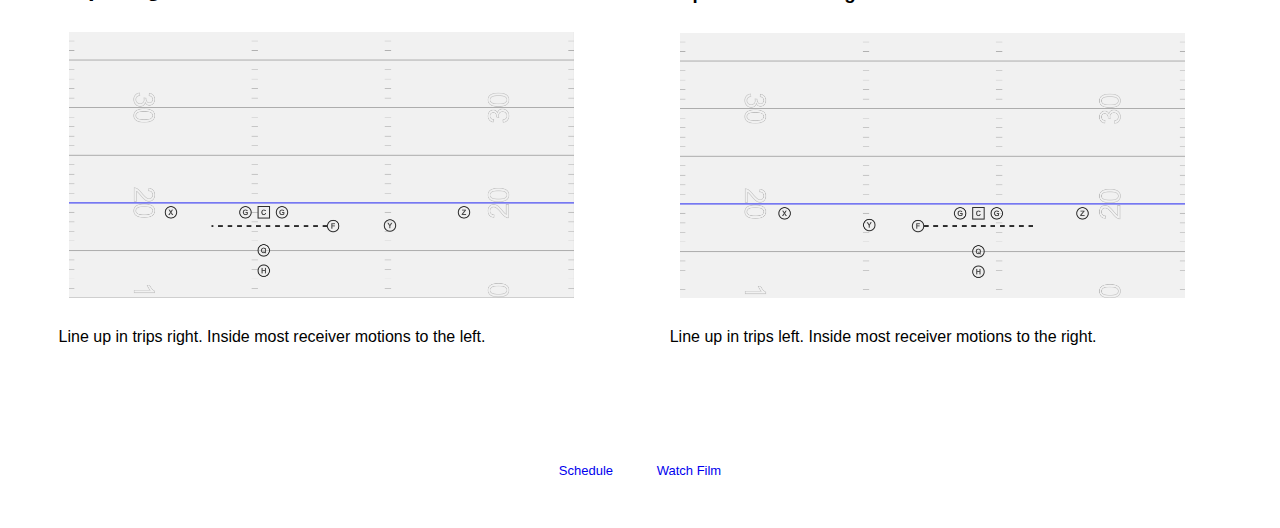
==== commit c7eaeef6: "updated footnote" ====
--- a/f_m.html
+++ b/f_m.html
@@ -113,8 +113,9 @@
     
 
     <div class="footnote">
+      <a href="https://resultater.daff.dk/tms/Turneringer-og-resultater/Pulje-Komplet-Kampprogram.aspx?PuljeId=430" target="_blank">Schedule</a>
       <a href="https://www.hudl.com/library/11241" target="_blank">Watch Film</a>
-      <a href="./quiz.html" target="_blank">Take Quiz</a>
+      <!--<a href="./quiz.html">Take Quiz</a>-->
     </div>
 
   </body>
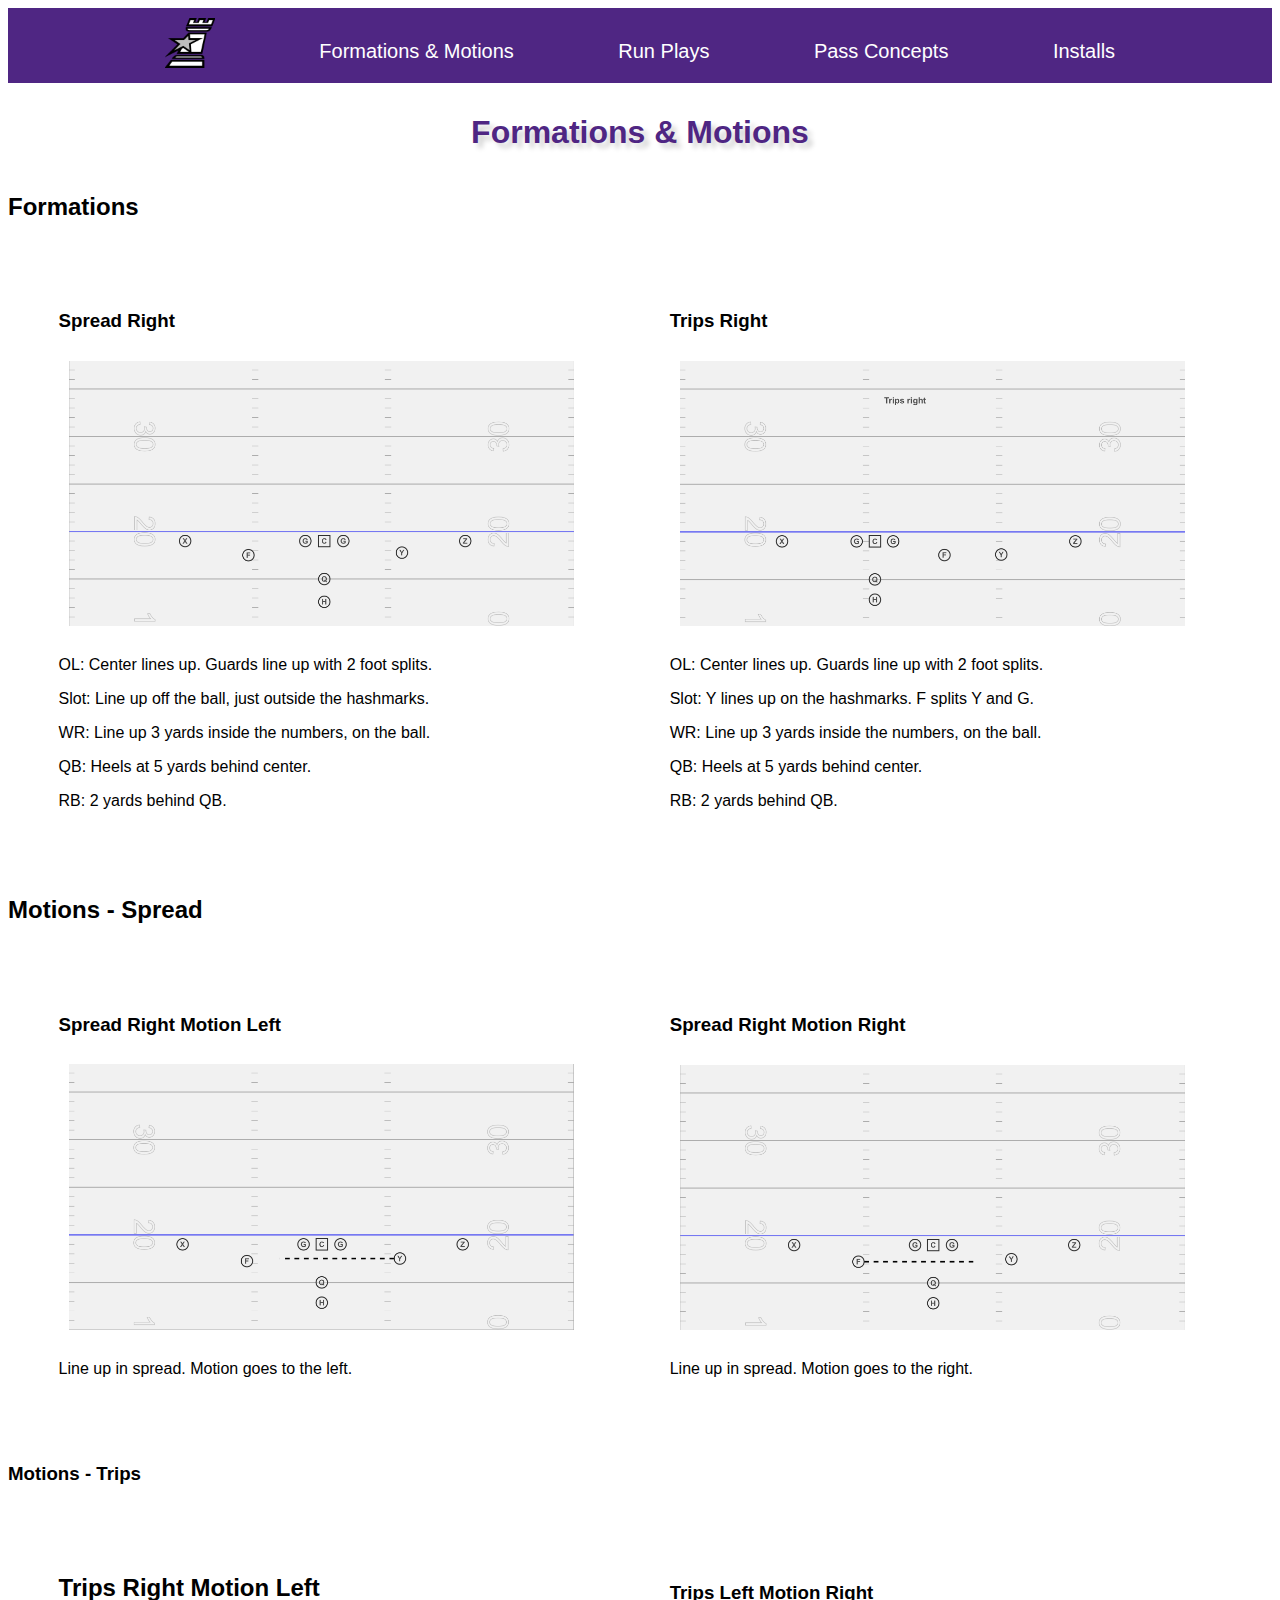
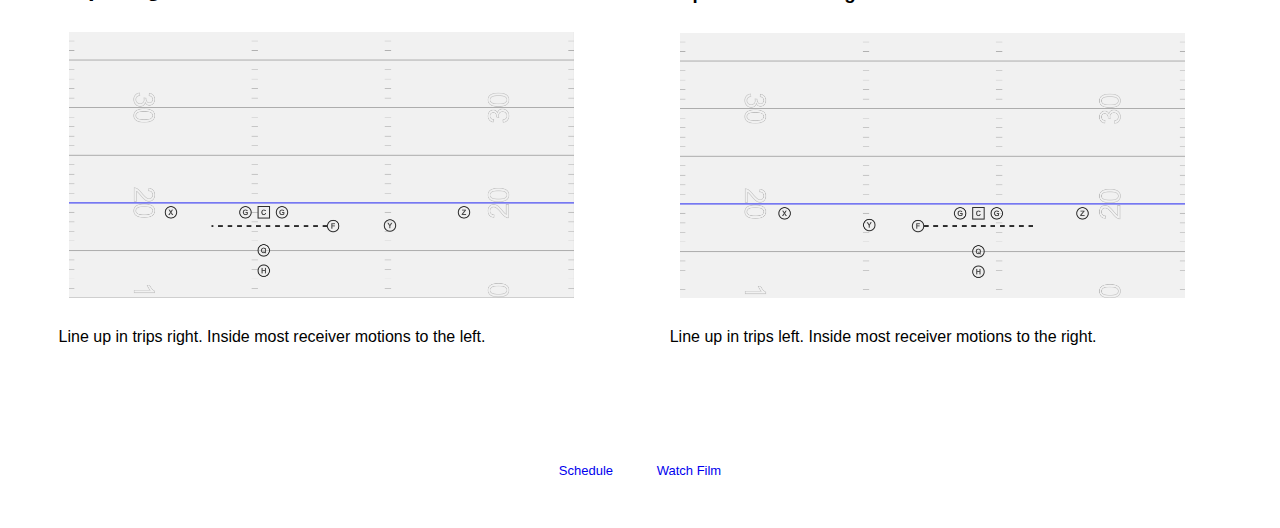
==== commit b993c7f7: "Added Install#1" ====
--- a/f_m.html
+++ b/f_m.html
@@ -24,7 +24,7 @@
           <a href="./pass_3x1_b.html">3x1 - Backside</a>
         </div>
       </div>
-      <a href="./other.html">Other Plays</a>
+      <a href="./installs.html">Installs</a>
     </div>
     
     <div class="Header">
@@ -113,7 +113,7 @@
     
 
     <div class="footnote">
-      <a href="https://resultater.daff.dk/tms/Turneringer-og-resultater/Pulje-Komplet-Kampprogram.aspx?PuljeId=430" target="_blank">Schedule</a>
+      <a href="https://resultater.daff.dk/tms/Turneringer-og-resultater/Pulje-Komplet-Kampprogram.aspx?PuljeId=441" target="_blank">Schedule</a>
       <a href="https://www.hudl.com/library/11241" target="_blank">Watch Film</a>
       <!--<a href="./quiz.html">Take Quiz</a>-->
     </div>
